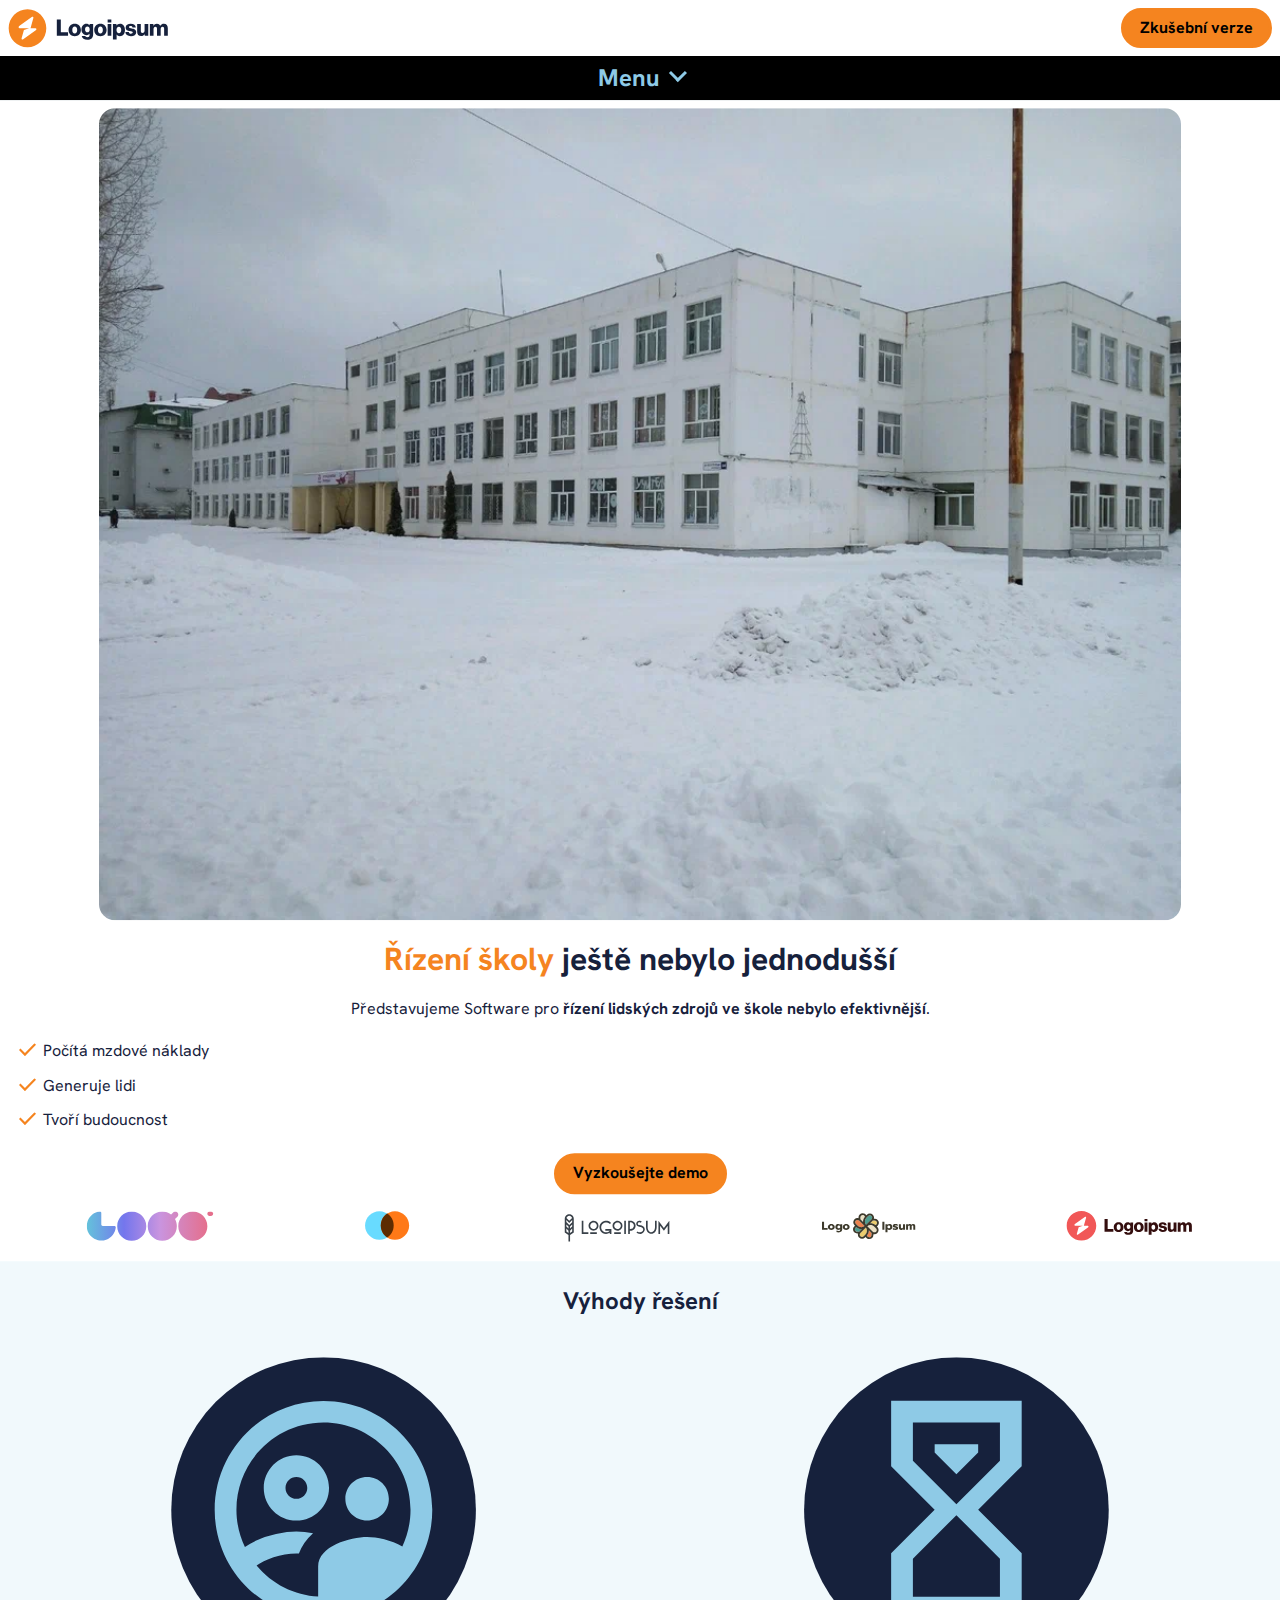
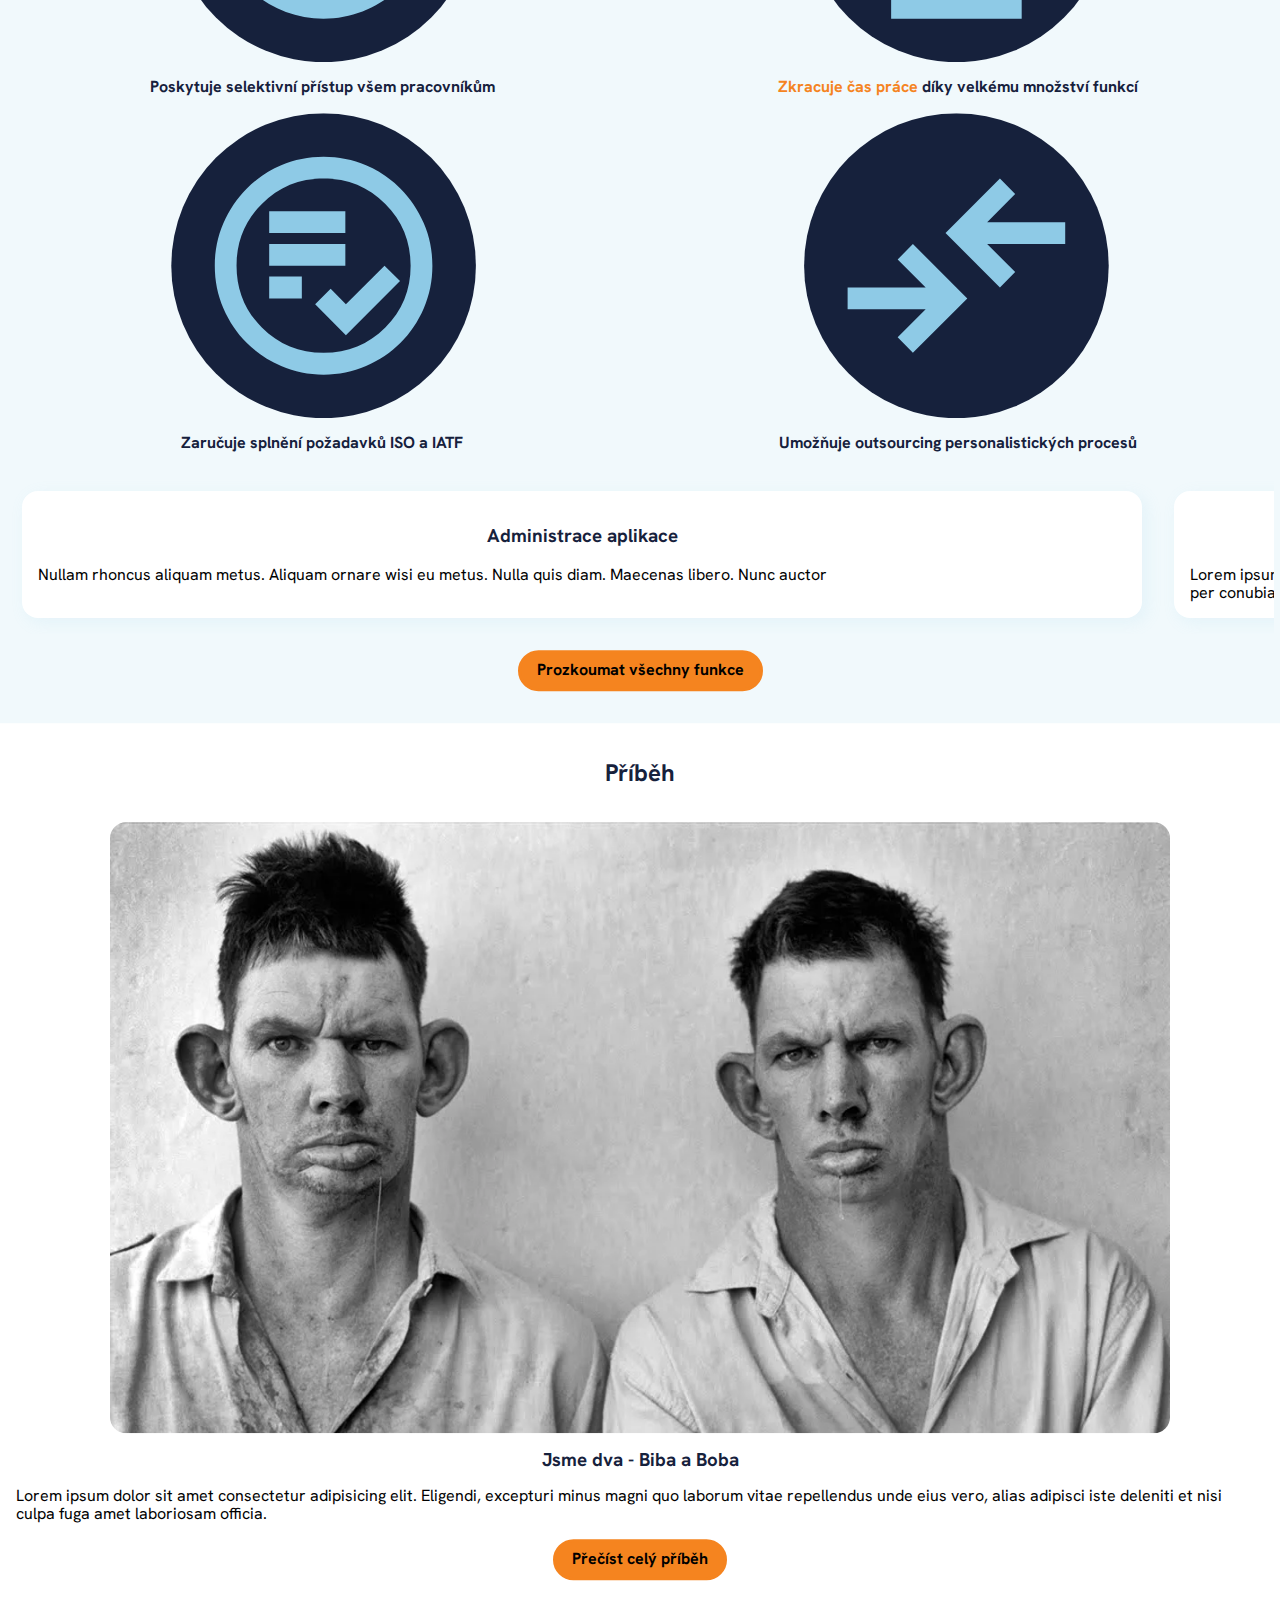
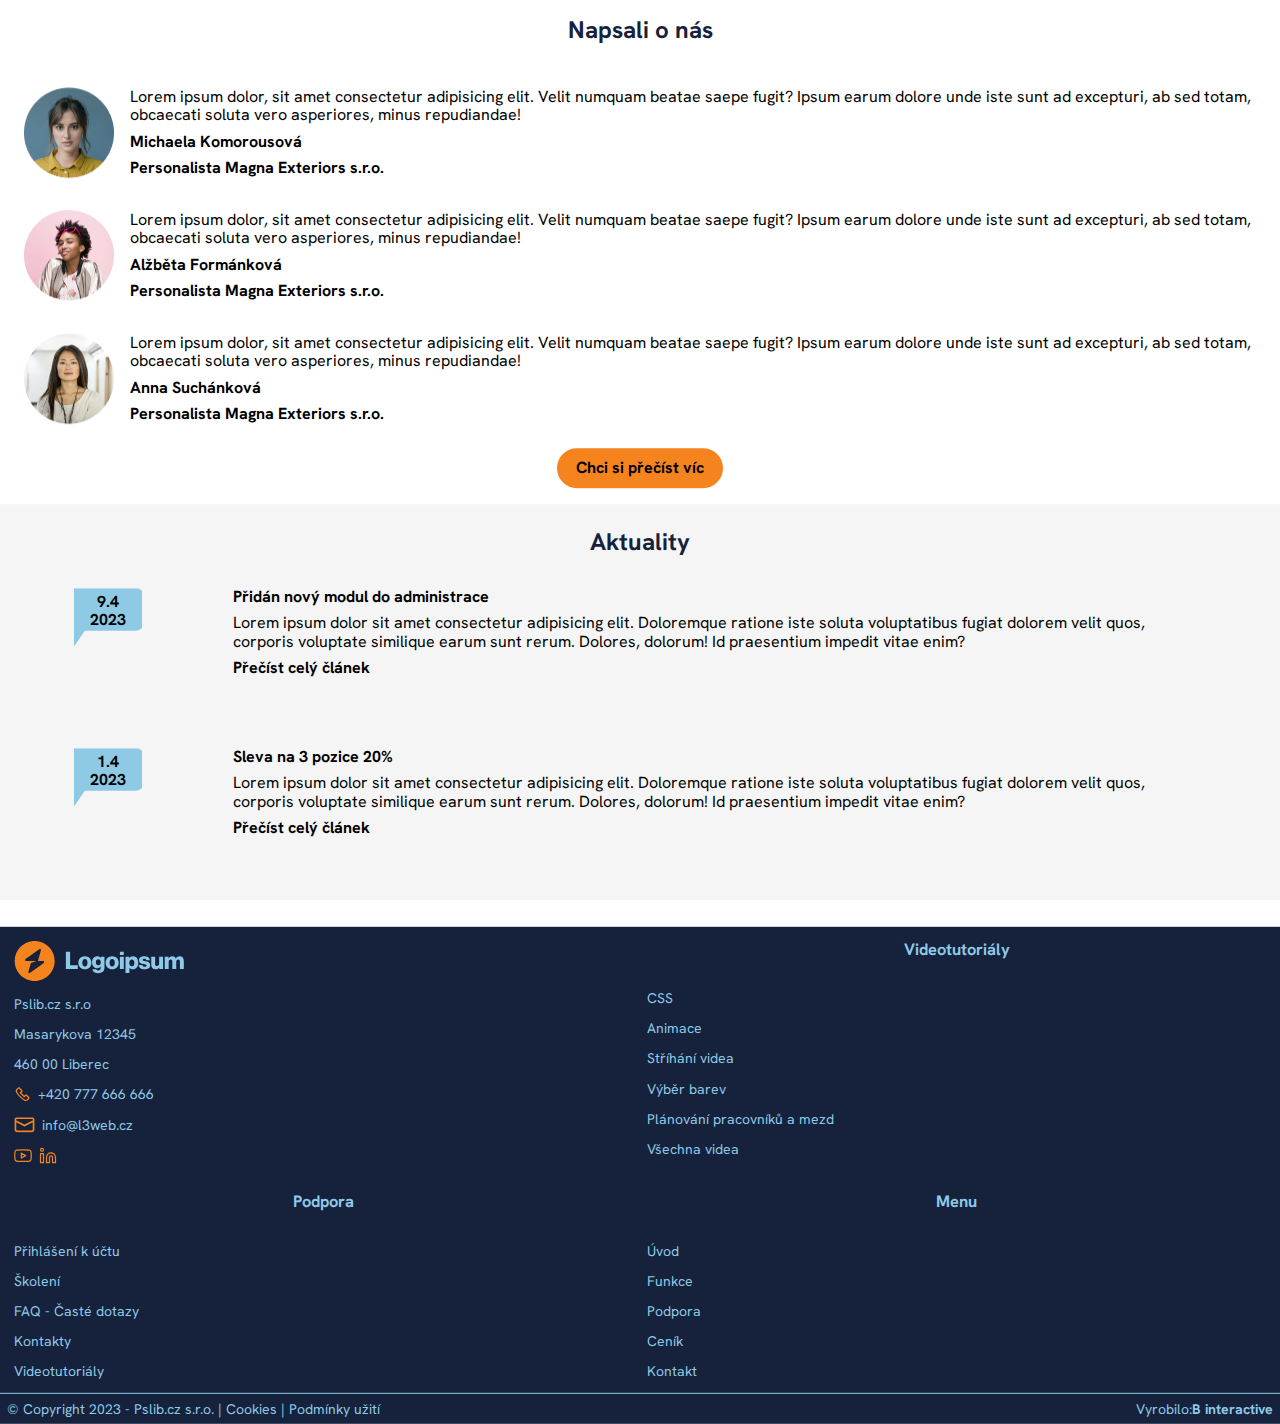
==== index.html @ cdd7d0b1 "18:22" ====
<!DOCTYPE html>
<html lang="la">
<head>
    <meta charset="UTF-8">
    <meta http-equiv="X-UA-Compatible" content="IE=edge">
    <meta name="viewport" content="width=device-width, initial-scale=1.0">
    <link rel="shortcut icon" type="image/x-icon" href="./Images/The_Cat.png">
    <link rel="stylesheet" href="./CSS/styles.css">
    <link rel="preconnect" href="https://fonts.googleapis.com">
    <link rel="preconnect" href="https://fonts.gstatic.com" crossorigin>
    <link href="https://fonts.googleapis.com/css2?family=Hanken+Grotesk:ital,wght@0,400;0,500;0,700;1,400;1,500;1,700&display=swap" rel="stylesheet">
    <link rel="stylesheet" href="./CSS/normalize.css">
    <title>Logoipsum</title>
</head>
<body>
    <header class="header--flex">
        <a href="#">
            <img src="./Images/Logo5.svg" alt="Logo logoipsum" class="logo__image">
        </a>
        <a href="#" class="button button--header">
            <p>Zkušební verze</p>
        </a>
    </header>
    <nav class="navigation">
        <div class="headernav showMenu">
            <h2>Menu</h2>
            <div class="iconheadermenu">
                <div class="rectangle1menu"></div>
                <div class="rectangle2menu"></div>
            </div>
        </div>
        <div class="menunavigation">
            <a href="https://www.youtube.com/watch?v=dQw4w9WgXcQ&ab_channel=RickAstley">Úvod</a>
            <a href="https://www.youtube.com/watch?v=dQw4w9WgXcQ&ab_channel=RickAstley">Funkce</a>
            <a href="https://www.youtube.com/watch?v=dQw4w9WgXcQ&ab_channel=RickAstley">Podpora</a>
            <a href="https://www.youtube.com/watch?v=dQw4w9WgXcQ&ab_channel=RickAstley">Ceník</a>
            <a href="https://www.youtube.com/watch?v=dQw4w9WgXcQ&ab_channel=RickAstley">Kontakt</a>
        </div>
    </nav>
    <main class="main">
        <header>
            <img src="./Images/School.jpg" alt="School">
            <h1><span class="texthightlightcolor">Řízení školy</span> ještě nebylo jednodušší</h1>
            <p>Představujeme Software pro <span class="texthightlight">řízení lidských zdrojů ve škole nebylo efektivnější</span>.</p>
            <ul class="draft">
                <li>Počítá mzdové náklady</li>
                <li>Generuje lidi</li>
                <li>Tvoří budoucnost</li>
            </ul>
            <a href="#" class="button">
                Vyzkoušejte demo
            </a>
            <div class="listoflogos">
                <div class="logo logo1"></div>
                <div class="logo logo2"></div>
                <div class="logo logo3"></div>
                <div class="logo logo4"></div>
                <div class="logo logo5"></div>
            </div>
        </header>
        <article>
            <h2>Výhody řešení</h2>
            <div class="article_1">
                <figure>
                    <img src="./Images/Logofigure1.svg" alt="Logofigure1">
                    <figcaption>Poskytuje selektivní přístup všem pracovníkům</figcaption>
                </figure>
                <figure>
                    <img src="./Images/Logofigure2.svg" alt="Logofigure2">
                    <figcaption><span class="texthightlightcolor">Zkracuje čas práce</span> díky velkému množství funkcí</figcaption>
                </figure>
                <figure>
                    <img src="./Images/Logofigure3.svg" alt="Logofigure3">
                    <figcaption>Zaručuje splnění požadavků ISO a IATF</figcaption>
                </figure>
                <figure>
                    <img src="./Images/Logofigure4.svg" alt="Logofigure4">
                    <figcaption>Umožňuje outsourcing personalistických procesů</figcaption>
                </figure>
            </div>
            <div class="article_2">
                <div>
                    <h3>Administrace aplikace</h3>
                    <p>Nullam rhoncus aliquam metus. Aliquam ornare wisi eu metus. Nulla quis diam. Maecenas libero. Nunc auctor</p>
                </div>
                <div>
                    <h3>Popisy pracovních míst</h3>
                    <p>Lorem ipsum dolor sit amet, consectetuer adipiscing elit. Nulla quis diam. Vivamus luctus egestas leo. Class aptent taciti sociosqu ad litora torquent per conubia nostra, per inceptos hymenaeos. Nulla turpis magna, cursus sit amet, suscipit a, interdum id, felis</p>
                </div>
                <div>
                    <h3>Firemní procesy</h3>
                    <p>Lorem ipsum dolor sit amet, consectetuer adipiscing elit. Nulla quis diam. Vivamus luctus egestas leo. Class aptent taciti sociosqu ad litora torquent per conubia nostra, per inceptos hymenaeos. Nulla turpis magna, cursus sit amet, suscipit a, interdum id, felis</p>
                </div>
                <div>
                    <h3>Tvorba organizační struktury</h3>
                    <p>Vestibulum fermentum tortor id mi. Duis viverra diam non justo. Vivamus ac leo pretium faucibus. Aenean placerat. Fusce tellus</p>
                </div>
            </div>
            <a href="#" class="button">Prozkoumat všechny funkce</a>
        </article>
        <section>
            <h2>Příběh</h2>
            <img src="./Images/Biba_i_boba.jpg" alt="Biba i boba (creators)">
            <h3>Jsme dva - Biba a Boba</h3>
            <p>Lorem ipsum dolor sit amet consectetur adipisicing elit. Eligendi, excepturi minus magni quo laborum vitae repellendus unde eius vero, alias adipisci iste deleniti et nisi culpa fuga amet laboriosam officia.</p>
            <a href="#" class="button">Přečíst celý příběh</a>
            <h2>Napsali o nás</h2>
            <div class="comments">
                <img src="./Images/Portrait1.jpg" alt="Portrait1">
                <div class="comments__flex">
                    <p>Lorem ipsum dolor, sit amet consectetur adipisicing elit. Velit numquam beatae saepe fugit? Ipsum earum dolore unde iste sunt ad excepturi, ab sed totam, obcaecati soluta vero asperiores, minus repudiandae!</p>
                    <p class="texthightlight">Michaela Komorousová</p>
                    <p class="texthightlight">Personalista Magna Exteriors s.r.o.</p>
                </div>
            </div>
            <div class="comments">
                <img src="./Images/Portrait2.jpg" alt="Portrait2">
                <div class="comments__flex">
                    <p>Lorem ipsum dolor, sit amet consectetur adipisicing elit. Velit numquam beatae saepe fugit? Ipsum earum dolore unde iste sunt ad excepturi, ab sed totam, obcaecati soluta vero asperiores, minus repudiandae!</p>
                    <p class="texthightlight">Alžběta Formánková</p>
                    <p class="texthightlight">Personalista Magna Exteriors s.r.o.</p>
                </div>
            </div>
            <div class="comments">
                <img src="./Images/Portrait3.jpg" alt="Portrait3">
                <div class="comments__flex">
                    <p>Lorem ipsum dolor, sit amet consectetur adipisicing elit. Velit numquam beatae saepe fugit? Ipsum earum dolore unde iste sunt ad excepturi, ab sed totam, obcaecati soluta vero asperiores, minus repudiandae!</p>
                    <p class="texthightlight">Anna Suchánková</p>
                    <p class="texthightlight">Personalista Magna Exteriors s.r.o.</p>
                </div>
            </div>
            <a href="#" class="button">Chci si přečíst víc</a>
        </section>
        <div class="news">
            <h2>Aktuality</h2>
            <div class="news__content">
                <div class="news__content--date">
                    <p class="texthightlight">9.4</p>
                    <p class="texthightlight">2023</p>
                </div>
                <div class="news__content--text">
                    <p class="texthightlight">Přidán nový modul do administrace</p>
                    <p class="textoverflow">Lorem ipsum dolor sit amet consectetur adipisicing elit. Doloremque ratione iste soluta voluptatibus fugiat dolorem velit quos, corporis voluptate similique earum sunt rerum. Dolores, dolorum! Id praesentium impedit vitae enim?</p>
                    <a class="texthightlightcolor texthightlight" href="#">Přečíst celý článek</a>
                </div>
            </div>
            <div class="news__content">
                <div class="news__content--date">
                    <p class="texthightlight">1.4</p>
                    <p class="texthightlight">2023</p>
                </div>
                <div class="news__content--text">
                    <p class="texthightlight">Sleva na  3 pozice 20%</p>
                    <p class="textoverflow">Lorem ipsum dolor sit amet consectetur adipisicing elit. Doloremque ratione iste soluta voluptatibus fugiat dolorem velit quos, corporis voluptate similique earum sunt rerum. Dolores, dolorum! Id praesentium impedit vitae enim?</p>
                    <a class="texthightlightcolor texthightlight" href="#">Přečíst celý článek</a>
                </div>
            </div>
        </div>
    </main>
    <footer class="footer">
        <div class="gridfooter">
            <div class="block">
                <a href="#"><img src="./Images/Logo__footer.svg" alt="Logo" class="mainlogofooter"></a>
                <p>Pslib.cz s.r.o</p>
                <p>Masarykova 12345</p>
                <p>460 00 Liberec</p>
                <a href="#" class="linefooterkontakt">
                    <img src="./Images/telephone.svg" alt="Telephone">
                    <p>+420 777 666 666</p>
                </a>
                <a href="#" class="linefooterkontakt">
                    <img src="./Images/mail.svg" alt="Mail">
                    <p>info@l3web.cz</p>
                </a>
                <div class="linefooterkontakt">
                    <a href="#"><img src="./Images/youtube.svg" alt="Youtube"></a>
                    <a href="#"><img src="./Images/linkedin.svg" alt="LinkedIn"></a>
                </div>
            </div>
            <div class="block">
                <h3>Videotutoriály</h3>
                <a href="#">CSS</a>
                <a href="#">Animace</a>
                <a href="#">Stříhání videa</a>
                <a href="#">Výběr barev</a>
                <a href="#">Plánování pracovníků a mezd</a>
                <a href="#">Všechna videa</a>
            </div>
            <div class="block">
                <h3>Podpora</h3>
                <a href="#">Přihlášení k účtu</a>
                <a href="#">Školení</a>
                <a href="#">FAQ - Časté dotazy</a>
                <a href="#">Kontakty</a>
                <a href="#">Videotutoriály</a>
            </div>
            <div class="block">
                <h3>Menu</h3>
                <a href="#">Úvod</a>
                <a href="#">Funkce</a>
                <a href="#">Podpora</a>
                <a href="#">Ceník</a>
                <a href="#">Kontakt</a>
            </div>
        </div>
        <div class="footer__footer">
            <p>© Copyright 2023 - Pslib.cz s.r.o.   |   <a href="#">Cookies</a>    |   <a href="#">Podmínky užití</a></p>
            <div>
                <p>Vyrobilo:</p>
                <p class="texthightlight">B interactive</p>
            </div>
        </div>
    </footer>
    <script>
    
        const headernav = document.querySelector(".headernav");
        const menunavigation = document.querySelector(".menunavigation");
        const rectangle1menu = document.querySelector(".rectangle1menu");
        const rectangle2menu = document.querySelector(".rectangle2menu");
        const active__main = document.querySelector(".main");
        const footer = document.querySelector(".footer");
    
        function toggleMenu() {
          if (headernav.classList.contains("showMenu")) {
            headernav.classList.remove("showMenu")
            menunavigation.classList.add("active__menunavigation");
            rectangle1menu.classList.add("active__rectangle1menu");
            rectangle2menu.classList.add("active__rectangle2menu");
            active__main.classList.add("active__main");
            footer.classList.add("active__main");
            }   else {
                headernav.classList.add("showMenu")
                menunavigation.classList.remove("active__menunavigation");
                rectangle1menu.classList.remove("active__rectangle1menu");
                rectangle2menu.classList.remove("active__rectangle2menu");
                active__main.classList.remove("active__main");
                footer.classList.remove("active__main");
                }
        }
    
        headernav.addEventListener("click", toggleMenu);
    
    </script>
</body>
</html>
---- CSS/styles.css ----
:root {
    --orange: #F5841F;
    --lightblue: #8ECAE6;
    --lightbluetransparent: rgba(142, 202, 230, 12%);
    --darkblue: #16213C;
    --grey: #F5F5F5;
}

html {
    font-family: 'Hanken Grotesk', sans-serif;
}

body {
    height: 0;
}

p {
    margin: 0;
}

h1, h2, h3 {
    text-align: center;
    color: var(--darkblue);
}

.header--flex {
    display: flex;
    position: relative;
    z-index: 5;
    justify-content: space-between;
    padding: .5em;
    align-items: center;
    background-color: white;
    flex-wrap: wrap;
}

.header--flex > a > .logo__image {
    display: block;
    width: 10em;
}

.button {
    background-color: var(--orange);
    color: white;
    border-radius: 200em;
    font-weight: bold;
    border: .2em var(--orange) solid;
    padding: .5em 1em;
    font-size: 1em;
    white-space: nowrap;
    margin: 0 auto;
}

.button--header {
    margin: 0;
}

.button:hover {
    background-color: white;
    color: var(--orange);
    text-decoration: none;
}

a:link {
    text-decoration: none;
    color: inherit;
}

a:visited {
    text-decoration: none;
}

a:active {
    text-decoration: none;
    color: inherit;
}

.navigation > .headernav h2 {
    text-align: center;
    color: var(--lightblue);
    margin: 0;
}

.navigation > .headernav {
    box-sizing: border-box;
    display: flex;
    position: relative;
    z-index: 5;
    width: 100%;
    padding: .5em;
    background-color: black;
    justify-content: center;
    align-items: center;
    gap: .5em;
}

.navigation > .headernav > .iconheadermenu {
    position: relative;
    width: 15px;
    height: 15px;
}

.navigation > .headernav > .iconheadermenu > .rectangle1menu {
    left: 0.2em;
    position: absolute;
    transform-origin: top left;
    transform: rotate(45deg);
    width: 0.781em;
    height: 0.2em;
    background-color: var(--lightblue);
    transition-duration: .5s;
}

.navigation > .headernav > .iconheadermenu > .rectangle2menu {
    top: .15em;
    left: 1.2em;
    position: absolute;
    transform-origin: top left;
    transform: rotate(135deg);
    width: 0.8em;
    height: 0.2em;
    background-color: var(--lightblue);
    transition-duration: .5s;
}

.navigation > .menunavigation {
    position: relative;
    list-style-type: none;
    display: flex;
    flex-direction: column;
    align-items: center;
    padding: 0;
    margin: 0;
    border-top: solid .1em black;
    transition: .5s;
    z-index: -1;
    transform: translateY(-100%);
}

.navigation > .menunavigation > a {
    box-sizing: border-box;
    width: 100%;
    text-align: center;
    background-color: var(--lightblue);
    border-bottom: solid .1em black;
    padding: .75em;
    font-weight: bold;
}

.navigation > div > a:visited {
    color: inherit;
}

.navigation > .headernav > .iconheadermenu > .active__rectangle1menu {
    width: 1.375em;
}

.navigation > .headernav > .iconheadermenu > .active__rectangle2menu {
    width: 1.375em;
}

.navigation > .active__menunavigation {
    transform: translateY(0%);
    z-index: 0;
}

.main {
    transform: translateY(-13.3em);
    transition: .5s;
}

.active__main {
    transform: translateY(0em);
}

.main > header {
    display: flex;
    flex-direction: column;
    padding: .2em;
}

.main > header > img {
    box-sizing: border-box;
    width: 85%;
    border-radius: 1em;
    margin: 0 auto;
}

.main > header > p {
    text-align: center;
    color: var(--darkblue);
}

.texthightlightcolor{
    color: var(--orange);
}

.texthightlight{
    font-weight: bold;
}

.main > header > .draft {
    color: var(--darkblue);
}

.main > header > .draft > li {
    list-style-image: url(../Images/Vector.svg);
    padding: .5em 0;
}

.main > header > .listoflogos {
    display: flex;
    justify-content: space-around;
    flex-wrap: wrap;
    gap: 1em;
    padding: 1em;
}

.main > header > .listoflogos > .logo {
    height: 2em;
    background-repeat: no-repeat;
    background-size: cover;
}

.main > header > .listoflogos > .logo1 {
    background-image: url(../Images/Logo_1.svg);
    width: 8em;
}

.main > header > .listoflogos > .logo2 {
    background-image: url(../Images/Logo_2.svg);
    width: 3em;
}

.main > header > .listoflogos > .logo3 {
    background-image: url(../Images/Logo_3.svg);
    width: 7em;
}

.main > header > .listoflogos > .logo4 {
    background-image: url(../Images/Logo_4.svg);
    width: 6em;
}

.main > header > .listoflogos > .logo5 {
    background-image: url(../Images/Logo_5.svg);
    width: 8em;
}

.main > article {
    background-color: var(--lightbluetransparent);
    padding: .4em;
    display: flex;
    flex-direction: column;
    gap: 1em;
    padding-bottom: 2em;
}

.main > article > h2 {
    text-align: center;
    color: var(--darkblue);
}

.main > article > .article_1 {
    display: grid;
    grid-template-columns: repeat(2, 1fr);
    grid-gap: 1em;
    padding: .4em;
}

.main > article > .article_1 > figure {
    margin: 0;
    display: flex;
    flex-direction: column;
    align-items: center;
    gap: 1em;
}

.main > article > .article_1 > figure > figcaption {
    text-align: center;
    color: var(--darkblue);
    font-weight: bold;
}

.main > article > .article_1 > figure > img {
    width: 50%;
}

.main > article > .article_2 {
    display: flex;
    flex-direction: row;
    gap: 2em;
    overflow-x: scroll;
    padding: 1em;
}

.main > article > .article_2 > div {
    background-color: white;
    border-radius: 1em;
    padding: 1em;
    width: 85vw;
    flex-shrink: 0;
    box-shadow: .3em .3em 1em var(--lightbluetransparent);
}

.main > article > .article_2 > div > h3 {
    text-align: center;
}

.main > section {
    display: flex;
    flex-direction: column;
    padding: 1em;
    gap: 1em;
}

.main > section > h3 {
    margin: 0 1em;
}

.main > section > img {
    width: 85%;
    margin: 0 auto;
    border-radius: 1em;
}

.main > section > .comments {
    display: flex;
    flex-direction: row;
    gap: 1em;
    padding: .5em;
    align-items: center;
}

.main > section > .comments > .comments__flex {
    display: flex;
    flex-direction: column;
    gap: .5em;
}

.main > section > .comments > .comments__flex > p {
    max-height: 3.5em;
    overflow: hidden;
}

.main > .news {
    background-color: var(--grey);
    padding: 1.5em 2em;
    display: flex;
    flex-direction: column;
    gap: 2em;
}

.main > .news > h2 {
    margin: 0;
}

.main > .news > .news__content {
    display: flex;
    flex-direction: row;
    justify-content: space-around;
    gap: .5em;
    height: 8em;
}

.main > .news > .news__content > .news__content--date {
    display: flex;
    flex-direction: column;
    align-items: center;
    background-image: url(../Images/Vector--news.svg);
    background-repeat: no-repeat;
    background-size: cover;
    height: fit-content;
    padding: 1em;
    padding-top: .3em;
}

.main > .news > .news__content > .news__content--text {
    display: flex;
    flex-direction: column;
    gap: .5em;
    width: 80%;
}

.main > .news > .news__content > .news__content--text > .textoverflow {
    overflow: hidden;
}

.main > .news > .news__content > .news__content--text > a {
    width: fit-content;
    white-space: nowrap;
}

.footer {
    background-color: var(--darkblue);
    transform: translateY(-13.3em);
    transition: .5s;
    font-size: 14px;
}

.footer h3 {
    color: var(--lightblue);
}

.footer p {
    color: var(--lightblue);
}

.footer > .gridfooter {
    display: grid;
    grid-template-columns: repeat(2, 1fr);
    padding: 1em;
    grid-gap: 1em;
    row-gap: 2em;
    border-bottom: solid var(--lightblue) .01em;
}

.footer > .gridfooter > .block {
    display: flex;
    flex-direction: column;
    gap: 1em;
}

.footer > .gridfooter > .block a {
    color: var(--lightblue);
    width: fit-content;
}

.footer > .gridfooter > .block h3 {
    margin: 0 0 1em 0;
}

.footer > .gridfooter > .block > a > .mainlogofooter {
    width: 100%;
}

.footer > .gridfooter > .block img {
    display: block;
}

.footer > .gridfooter > .block > .linefooterkontakt {
    display: flex;
    flex-direction: row;
    gap: .5em;
}

.footer > .footer__footer {
    display: flex;
    flex-direction: row;
    justify-content: space-between;
    padding: .5em;
    gap: 2.5em;
}

.footer > .footer__footer a {
    color: var(--lightblue);
}

.footer > .footer__footer > div {
    display: flex;
    flex-direction: row;
    flex-wrap: wrap;
}

@media only screen and (max-width: 324px) {
    .header--flex {
        flex-direction: column;
        justify-content: center;
        gap: .5em;
    }
    
    .navigation > .headernav > .iconheadermenu > .rectangle2menu {
        top: .1em;
    }
}
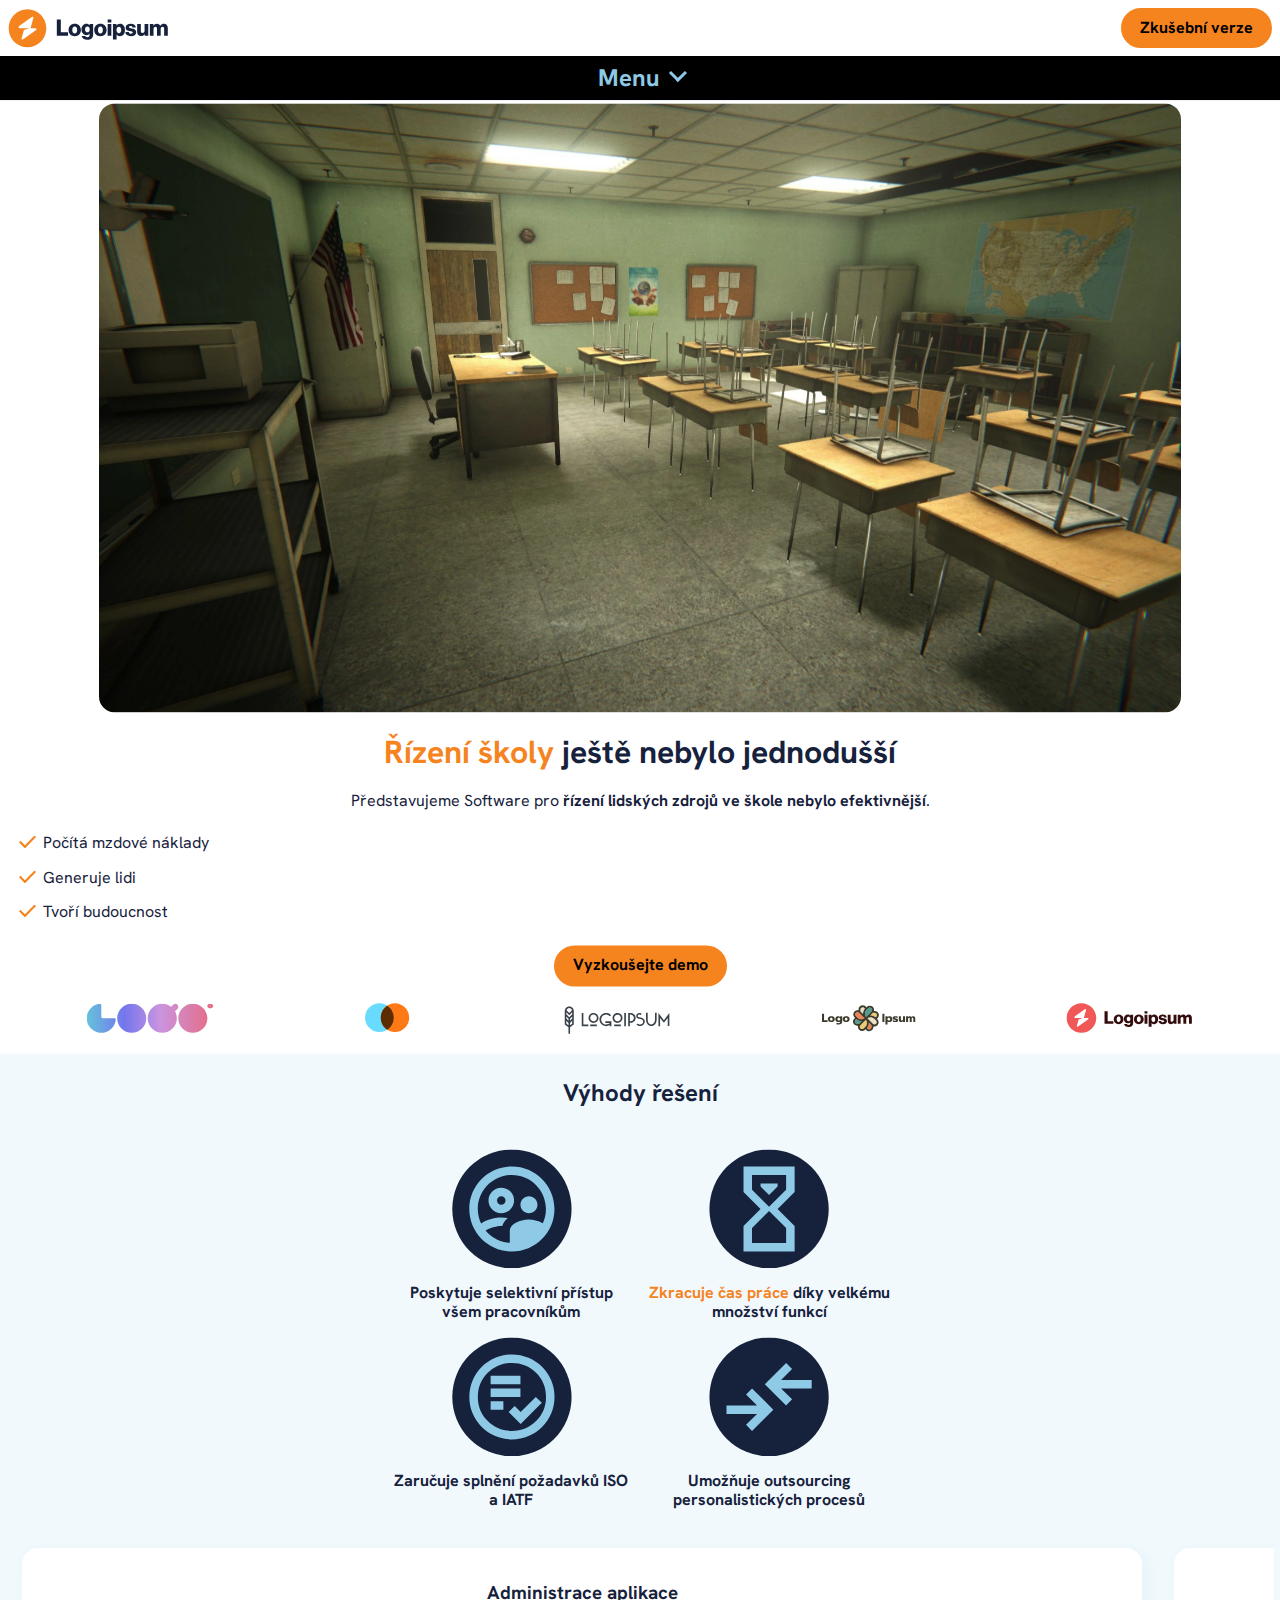
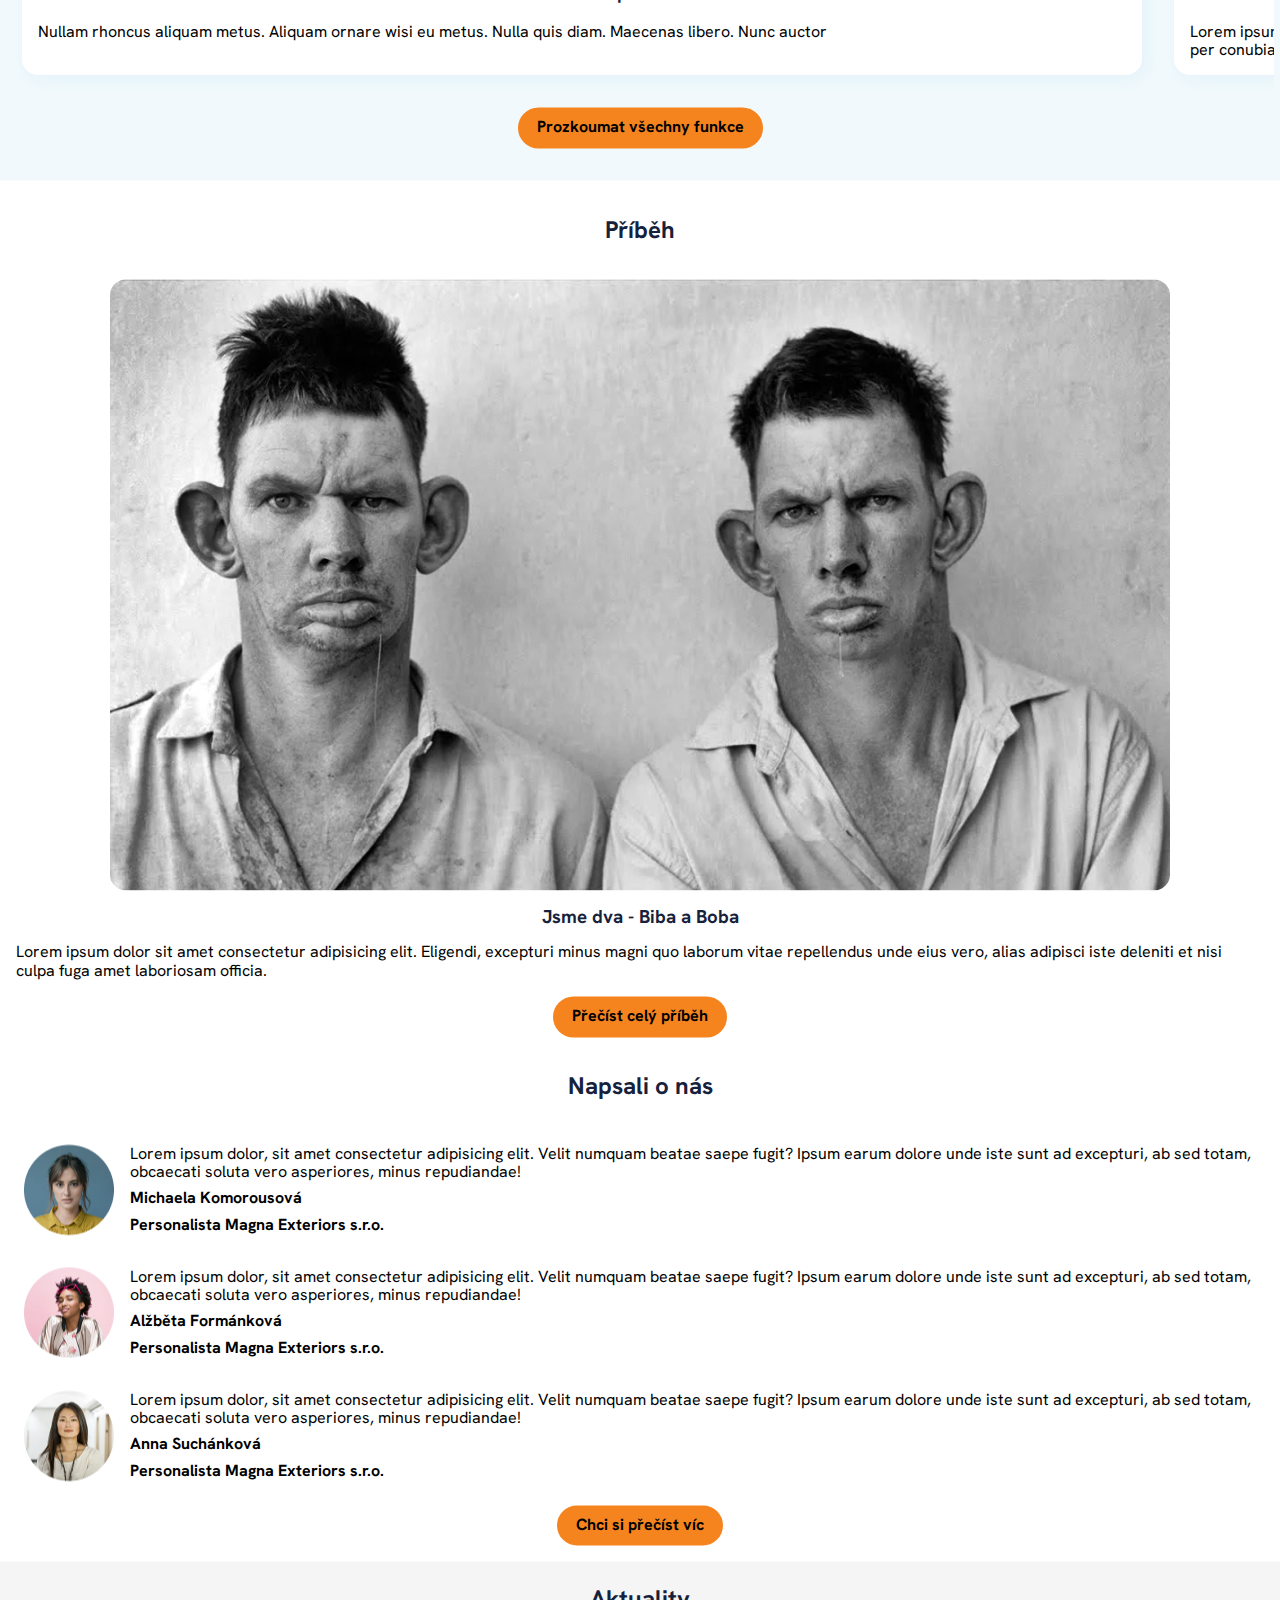
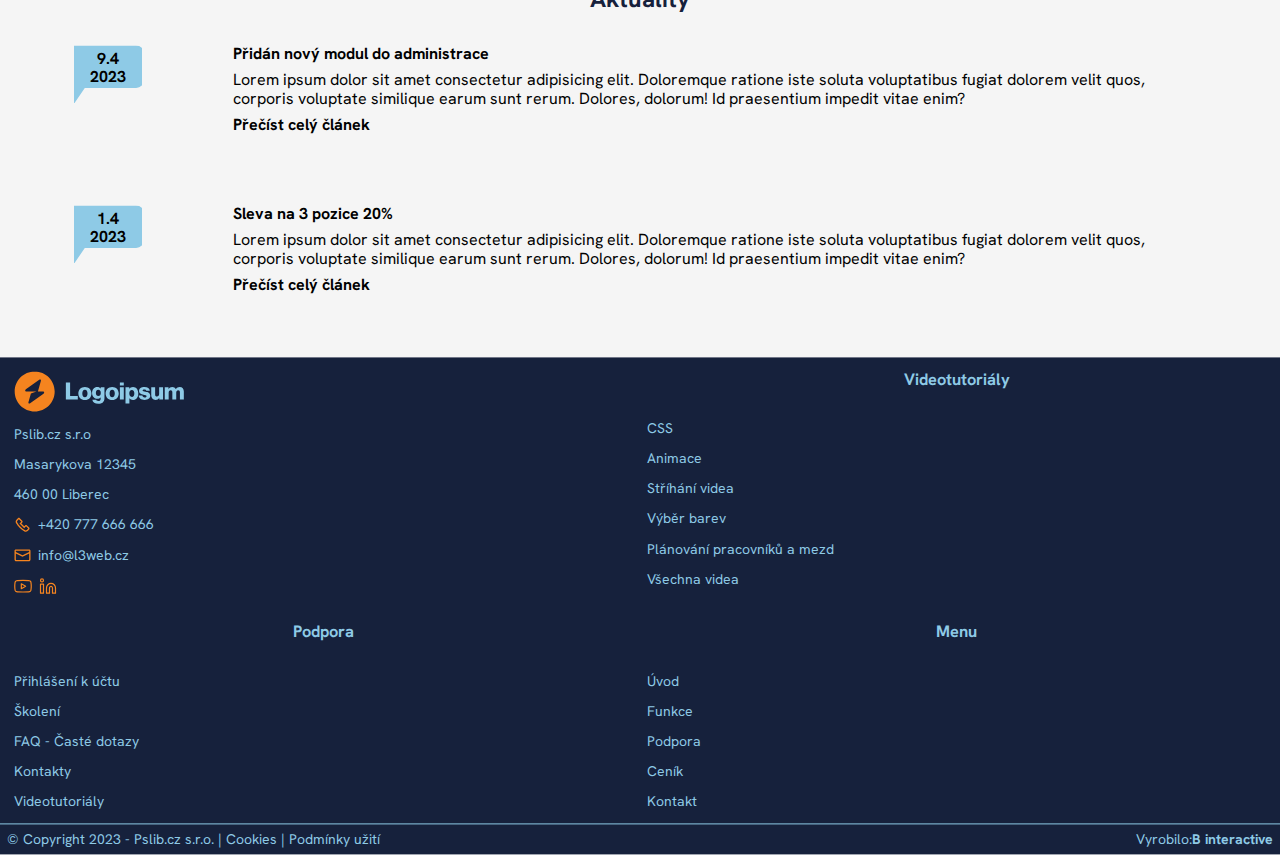
==== commit 307992fe: "10:47" ====
--- a/index.html
+++ b/index.html
@@ -156,61 +156,61 @@
                 </div>
             </div>
         </div>
+        <footer class="footer">
+            <div class="gridfooter">
+                <div class="block">
+                    <a href="#"><img src="./Images/Logo__footer.svg" alt="Logo" class="mainlogofooter"></a>
+                    <p>Pslib.cz s.r.o</p>
+                    <p>Masarykova 12345</p>
+                    <p>460 00 Liberec</p>
+                    <a href="#" class="linefooterkontakt">
+                        <img src="./Images/telephone.svg" alt="Telephone">
+                        <p>+420 777 666 666</p>
+                    </a>
+                    <a href="#" class="linefooterkontakt">
+                        <img src="./Images/mail.svg" alt="Mail">
+                        <p>info@l3web.cz</p>
+                    </a>
+                    <div class="linefooterkontakt">
+                        <a href="#"><img src="./Images/youtube.svg" alt="Youtube"></a>
+                        <a href="#"><img src="./Images/linkedin.svg" alt="LinkedIn"></a>
+                    </div>
+                </div>
+                <div class="block">
+                    <h3>Videotutoriály</h3>
+                    <a href="#">CSS</a>
+                    <a href="#">Animace</a>
+                    <a href="#">Stříhání videa</a>
+                    <a href="#">Výběr barev</a>
+                    <a href="#">Plánování pracovníků a mezd</a>
+                    <a href="#">Všechna videa</a>
+                </div>
+                <div class="block">
+                    <h3>Podpora</h3>
+                    <a href="#">Přihlášení k účtu</a>
+                    <a href="#">Školení</a>
+                    <a href="#">FAQ - Časté dotazy</a>
+                    <a href="#">Kontakty</a>
+                    <a href="#">Videotutoriály</a>
+                </div>
+                <div class="block">
+                    <h3>Menu</h3>
+                    <a href="#">Úvod</a>
+                    <a href="#">Funkce</a>
+                    <a href="#">Podpora</a>
+                    <a href="#">Ceník</a>
+                    <a href="#">Kontakt</a>
+                </div>
+            </div>
+            <div class="footer__footer">
+                <p>© Copyright 2023 - Pslib.cz s.r.o.   |   <a href="#">Cookies</a>    |   <a href="#">Podmínky užití</a></p>
+                <div>
+                    <p>Vyrobilo:</p>
+                    <p class="texthightlight"> B interactive</p>
+                </div>
+            </div>
+        </footer>
     </main>
-    <footer class="footer">
-        <div class="gridfooter">
-            <div class="block">
-                <a href="#"><img src="./Images/Logo__footer.svg" alt="Logo" class="mainlogofooter"></a>
-                <p>Pslib.cz s.r.o</p>
-                <p>Masarykova 12345</p>
-                <p>460 00 Liberec</p>
-                <a href="#" class="linefooterkontakt">
-                    <img src="./Images/telephone.svg" alt="Telephone">
-                    <p>+420 777 666 666</p>
-                </a>
-                <a href="#" class="linefooterkontakt">
-                    <img src="./Images/mail.svg" alt="Mail">
-                    <p>info@l3web.cz</p>
-                </a>
-                <div class="linefooterkontakt">
-                    <a href="#"><img src="./Images/youtube.svg" alt="Youtube"></a>
-                    <a href="#"><img src="./Images/linkedin.svg" alt="LinkedIn"></a>
-                </div>
-            </div>
-            <div class="block">
-                <h3>Videotutoriály</h3>
-                <a href="#">CSS</a>
-                <a href="#">Animace</a>
-                <a href="#">Stříhání videa</a>
-                <a href="#">Výběr barev</a>
-                <a href="#">Plánování pracovníků a mezd</a>
-                <a href="#">Všechna videa</a>
-            </div>
-            <div class="block">
-                <h3>Podpora</h3>
-                <a href="#">Přihlášení k účtu</a>
-                <a href="#">Školení</a>
-                <a href="#">FAQ - Časté dotazy</a>
-                <a href="#">Kontakty</a>
-                <a href="#">Videotutoriály</a>
-            </div>
-            <div class="block">
-                <h3>Menu</h3>
-                <a href="#">Úvod</a>
-                <a href="#">Funkce</a>
-                <a href="#">Podpora</a>
-                <a href="#">Ceník</a>
-                <a href="#">Kontakt</a>
-            </div>
-        </div>
-        <div class="footer__footer">
-            <p>© Copyright 2023 - Pslib.cz s.r.o.   |   <a href="#">Cookies</a>    |   <a href="#">Podmínky užití</a></p>
-            <div>
-                <p>Vyrobilo:</p>
-                <p class="texthightlight">B interactive</p>
-            </div>
-        </div>
-    </footer>
     <script>
     
         const headernav = document.querySelector(".headernav");
@@ -218,7 +218,6 @@
         const rectangle1menu = document.querySelector(".rectangle1menu");
         const rectangle2menu = document.querySelector(".rectangle2menu");
         const active__main = document.querySelector(".main");
-        const footer = document.querySelector(".footer");
     
         function toggleMenu() {
           if (headernav.classList.contains("showMenu")) {
@@ -227,14 +226,12 @@
             rectangle1menu.classList.add("active__rectangle1menu");
             rectangle2menu.classList.add("active__rectangle2menu");
             active__main.classList.add("active__main");
-            footer.classList.add("active__main");
             }   else {
                 headernav.classList.add("showMenu")
                 menunavigation.classList.remove("active__menunavigation");
                 rectangle1menu.classList.remove("active__rectangle1menu");
                 rectangle2menu.classList.remove("active__rectangle2menu");
                 active__main.classList.remove("active__main");
-                footer.classList.remove("active__main");
                 }
         }
     
--- a/CSS/styles.css
+++ b/CSS/styles.css
@@ -165,7 +165,7 @@
 }
 
 .main {
-    transform: translateY(-13.3em);
+    transform: translateY(-13.6em);
     transition: .5s;
 }
 
@@ -266,6 +266,8 @@
     grid-template-columns: repeat(2, 1fr);
     grid-gap: 1em;
     padding: .4em;
+    max-width: 500px;
+    margin: 0 auto;
 }
 
 .main > article > .article_1 > figure {
@@ -391,22 +393,20 @@
     white-space: nowrap;
 }
 
-.footer {
+.main > .footer {
     background-color: var(--darkblue);
-    transform: translateY(-13.3em);
-    transition: .5s;
     font-size: 14px;
 }
 
-.footer h3 {
+.main > .footer h3 {
     color: var(--lightblue);
 }
 
-.footer p {
+.main > .footer p {
     color: var(--lightblue);
 }
 
-.footer > .gridfooter {
+.main > .footer > .gridfooter {
     display: grid;
     grid-template-columns: repeat(2, 1fr);
     padding: 1em;
@@ -415,36 +415,36 @@
     border-bottom: solid var(--lightblue) .01em;
 }
 
-.footer > .gridfooter > .block {
-    display: flex;
-    flex-direction: column;
-    gap: 1em;
-}
-
-.footer > .gridfooter > .block a {
+.main > .footer > .gridfooter > .block {
+    display: flex;
+    flex-direction: column;
+    gap: 1em;
+}
+
+.main > .footer > .gridfooter > .block a {
     color: var(--lightblue);
     width: fit-content;
 }
 
-.footer > .gridfooter > .block h3 {
+.main > .footer > .gridfooter > .block h3 {
     margin: 0 0 1em 0;
 }
 
-.footer > .gridfooter > .block > a > .mainlogofooter {
+.main > .footer > .gridfooter > .block > a > .mainlogofooter {
     width: 100%;
 }
 
-.footer > .gridfooter > .block img {
+.main > .footer > .gridfooter > .block img {
     display: block;
 }
 
-.footer > .gridfooter > .block > .linefooterkontakt {
+.main > .footer > .gridfooter > .block > .linefooterkontakt {
     display: flex;
     flex-direction: row;
     gap: .5em;
 }
 
-.footer > .footer__footer {
+.main > .footer > .footer__footer {
     display: flex;
     flex-direction: row;
     justify-content: space-between;
@@ -452,11 +452,11 @@
     gap: 2.5em;
 }
 
-.footer > .footer__footer a {
+.main > .footer > .footer__footer a {
     color: var(--lightblue);
 }
 
-.footer > .footer__footer > div {
+.main > .footer > .footer__footer > div {
     display: flex;
     flex-direction: row;
     flex-wrap: wrap;
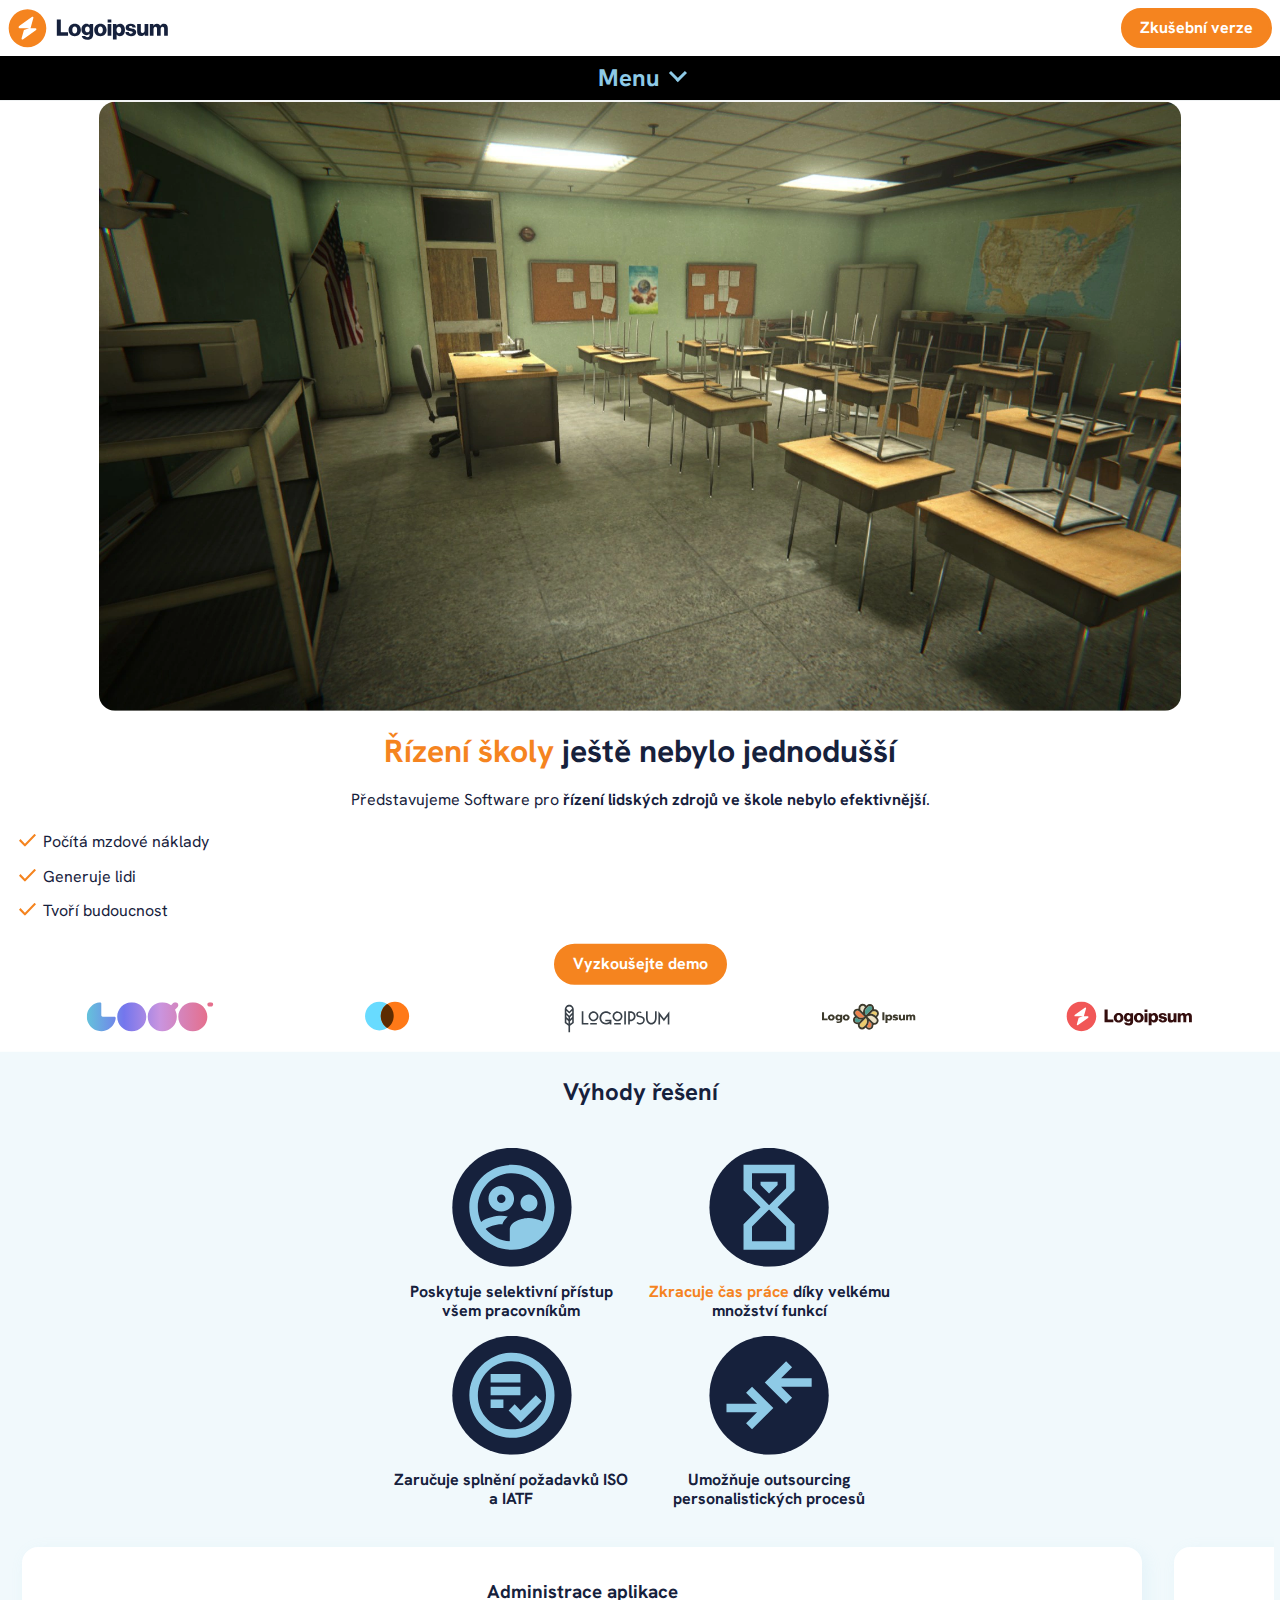
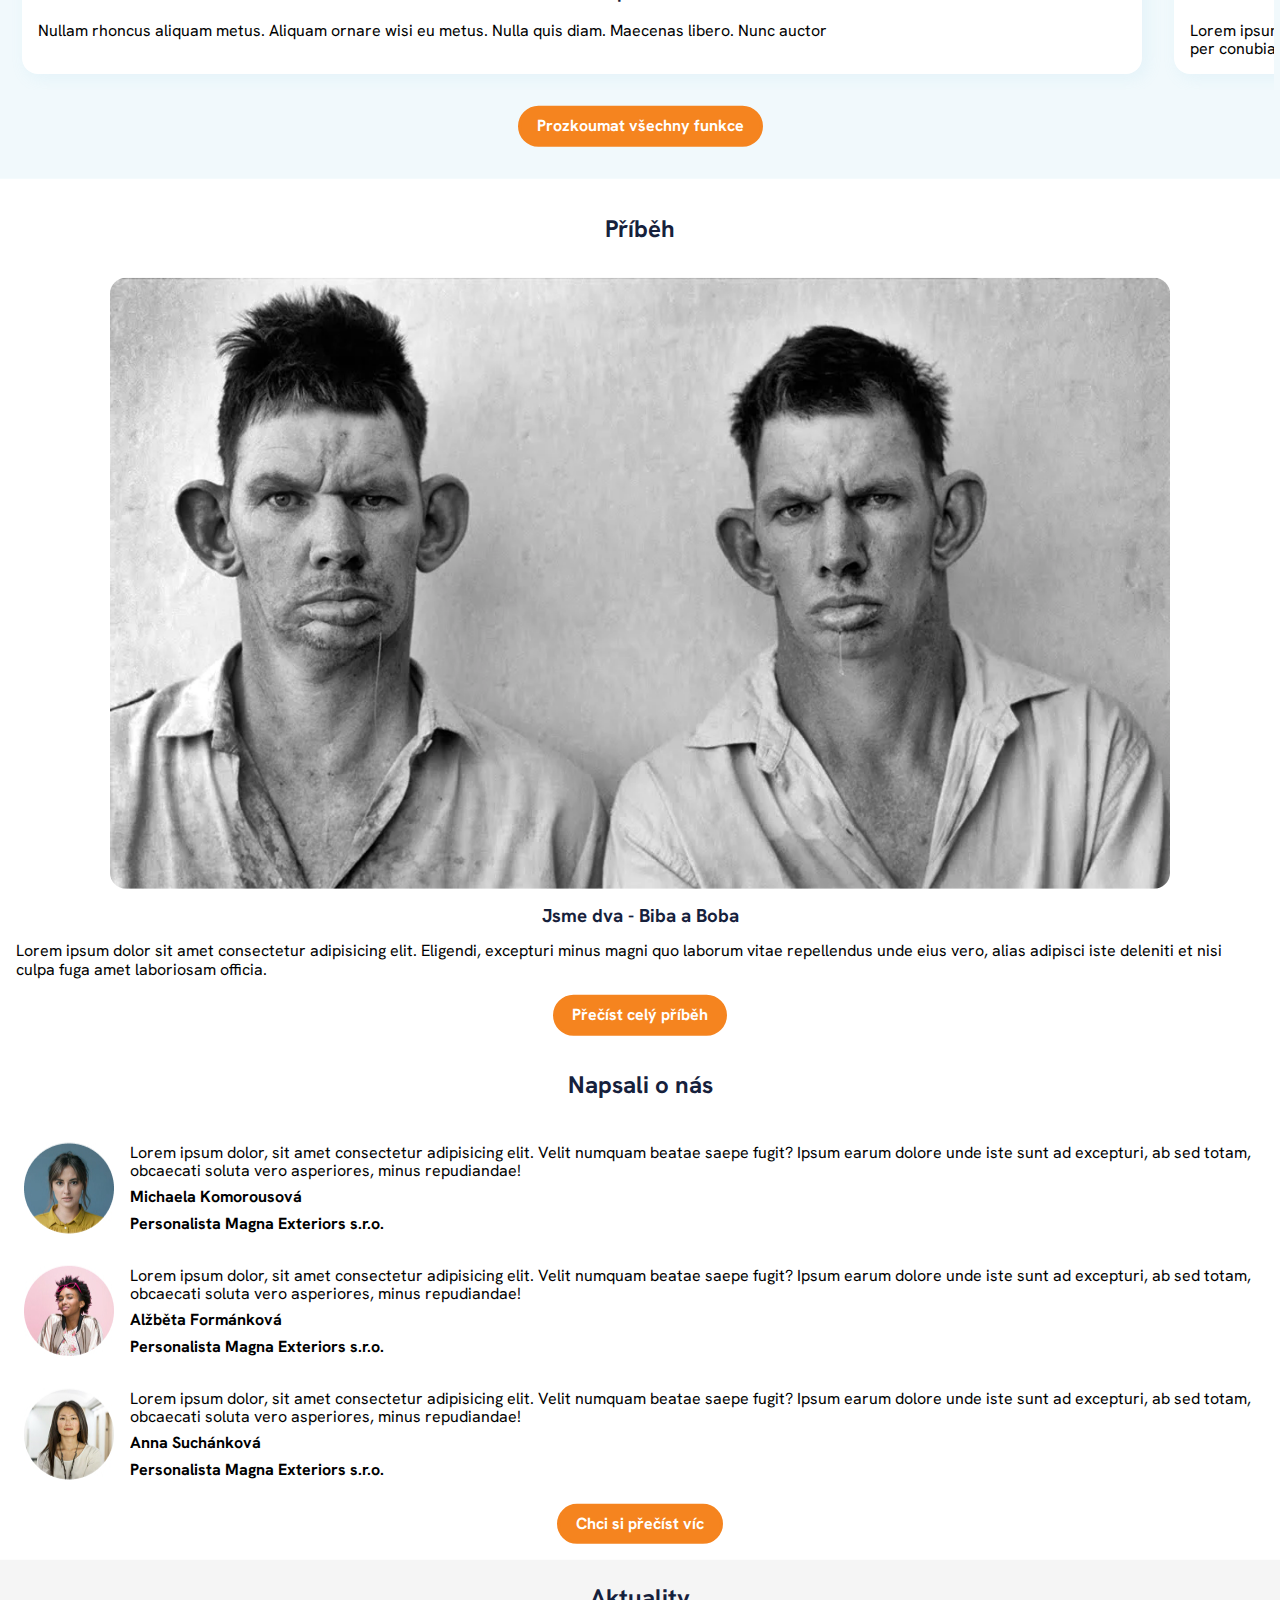
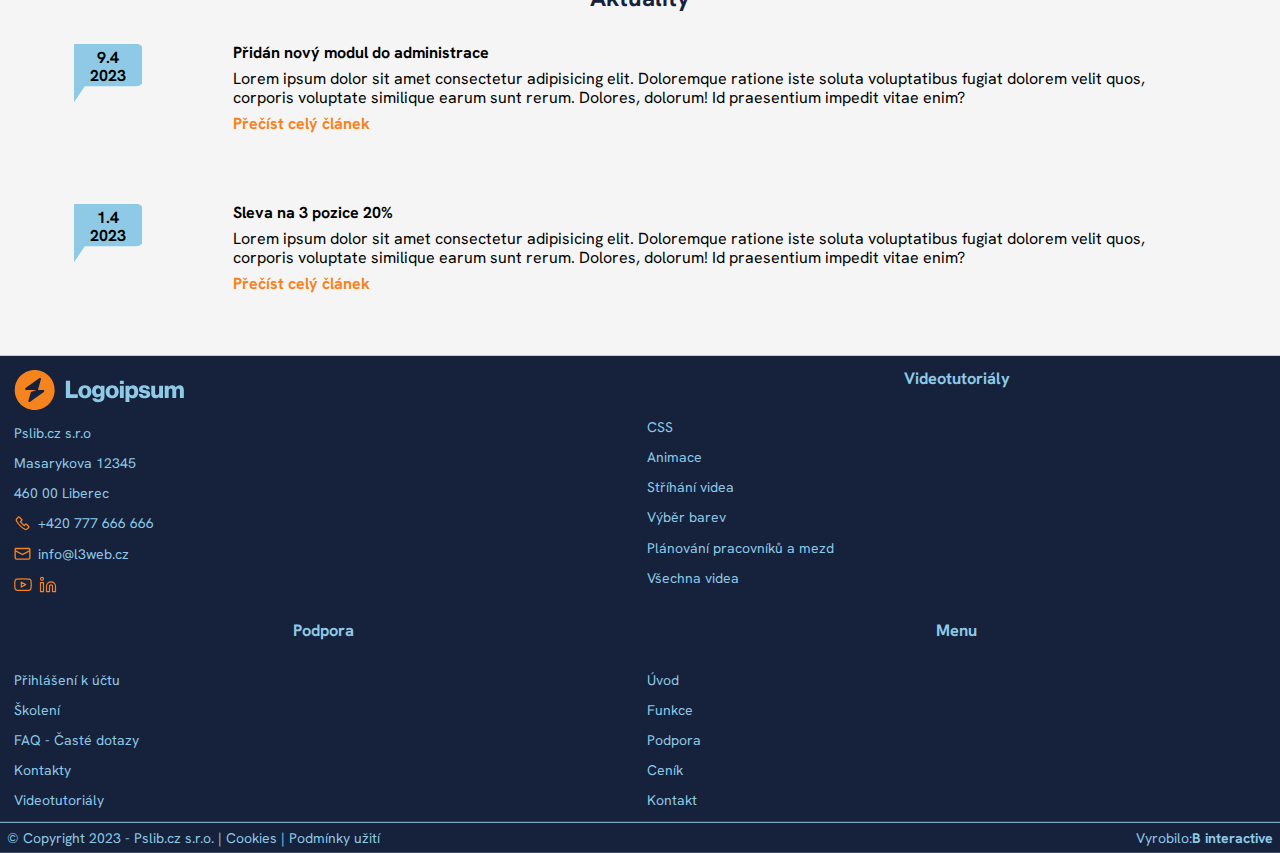
==== commit 3d81b724: "11:33" ====
--- a/index.html
+++ b/index.html
@@ -5,11 +5,11 @@
     <meta http-equiv="X-UA-Compatible" content="IE=edge">
     <meta name="viewport" content="width=device-width, initial-scale=1.0">
     <link rel="shortcut icon" type="image/x-icon" href="./Images/The_Cat.png">
+    <link rel="stylesheet" href="./CSS/normalize.css">
     <link rel="stylesheet" href="./CSS/styles.css">
     <link rel="preconnect" href="https://fonts.googleapis.com">
     <link rel="preconnect" href="https://fonts.gstatic.com" crossorigin>
     <link href="https://fonts.googleapis.com/css2?family=Hanken+Grotesk:ital,wght@0,400;0,500;0,700;1,400;1,500;1,700&display=swap" rel="stylesheet">
-    <link rel="stylesheet" href="./CSS/normalize.css">
     <title>Logoipsum</title>
 </head>
 <body>
@@ -31,7 +31,7 @@
         </div>
         <div class="menunavigation">
             <a href="https://www.youtube.com/watch?v=dQw4w9WgXcQ&ab_channel=RickAstley">Úvod</a>
-            <a href="https://www.youtube.com/watch?v=dQw4w9WgXcQ&ab_channel=RickAstley">Funkce</a>
+            <a href="funkce.html">Funkce</a>
             <a href="https://www.youtube.com/watch?v=dQw4w9WgXcQ&ab_channel=RickAstley">Podpora</a>
             <a href="https://www.youtube.com/watch?v=dQw4w9WgXcQ&ab_channel=RickAstley">Ceník</a>
             <a href="https://www.youtube.com/watch?v=dQw4w9WgXcQ&ab_channel=RickAstley">Kontakt</a>
@@ -196,7 +196,7 @@
                 <div class="block">
                     <h3>Menu</h3>
                     <a href="#">Úvod</a>
-                    <a href="#">Funkce</a>
+                    <a href="funkce.html">Funkce</a>
                     <a href="#">Podpora</a>
                     <a href="#">Ceník</a>
                     <a href="#">Kontakt</a>
--- a/CSS/styles.css
+++ b/CSS/styles.css
@@ -63,7 +63,6 @@
 
 a:link {
     text-decoration: none;
-    color: inherit;
 }
 
 a:visited {
@@ -72,7 +71,6 @@
 
 a:active {
     text-decoration: none;
-    color: inherit;
 }
 
 .navigation > .headernav h2 {
@@ -165,7 +163,7 @@
 }
 
 .main {
-    transform: translateY(-13.6em);
+    transform: translateY(-13.7em);
     transition: .5s;
 }
 
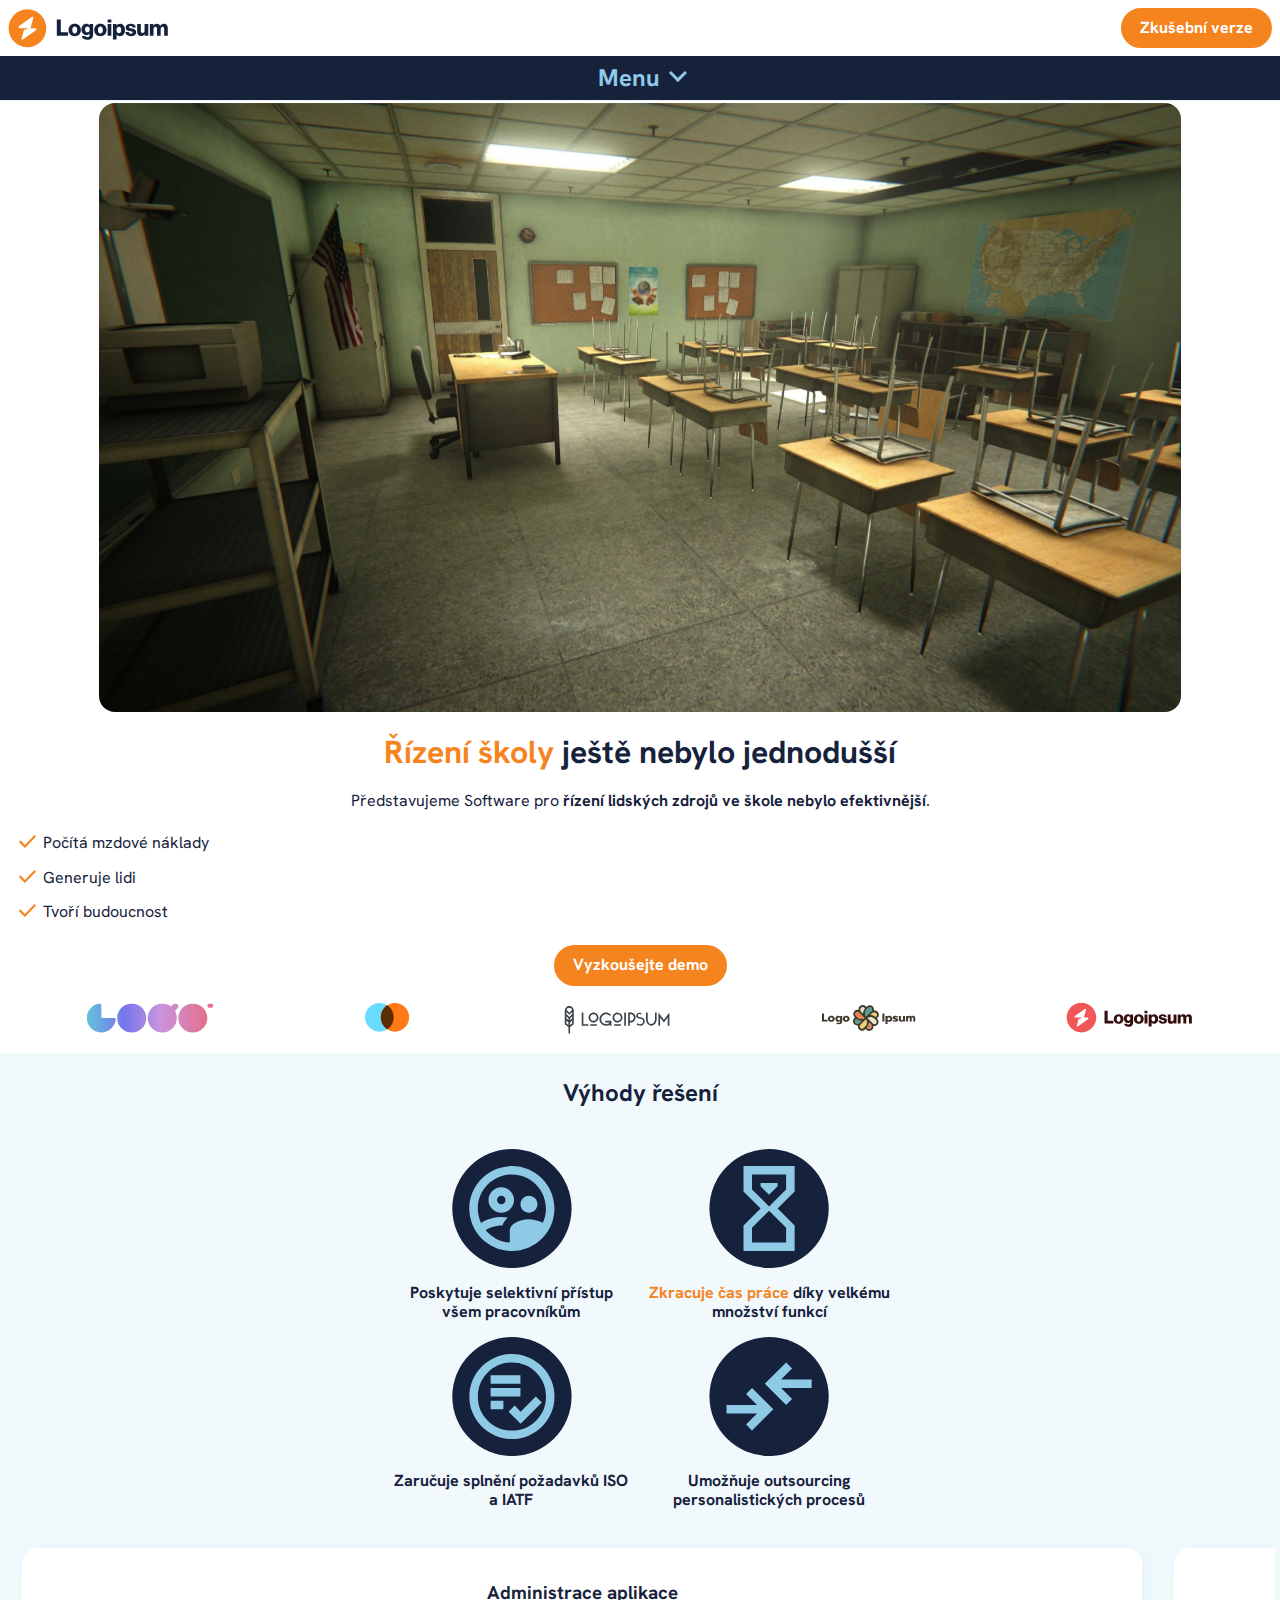
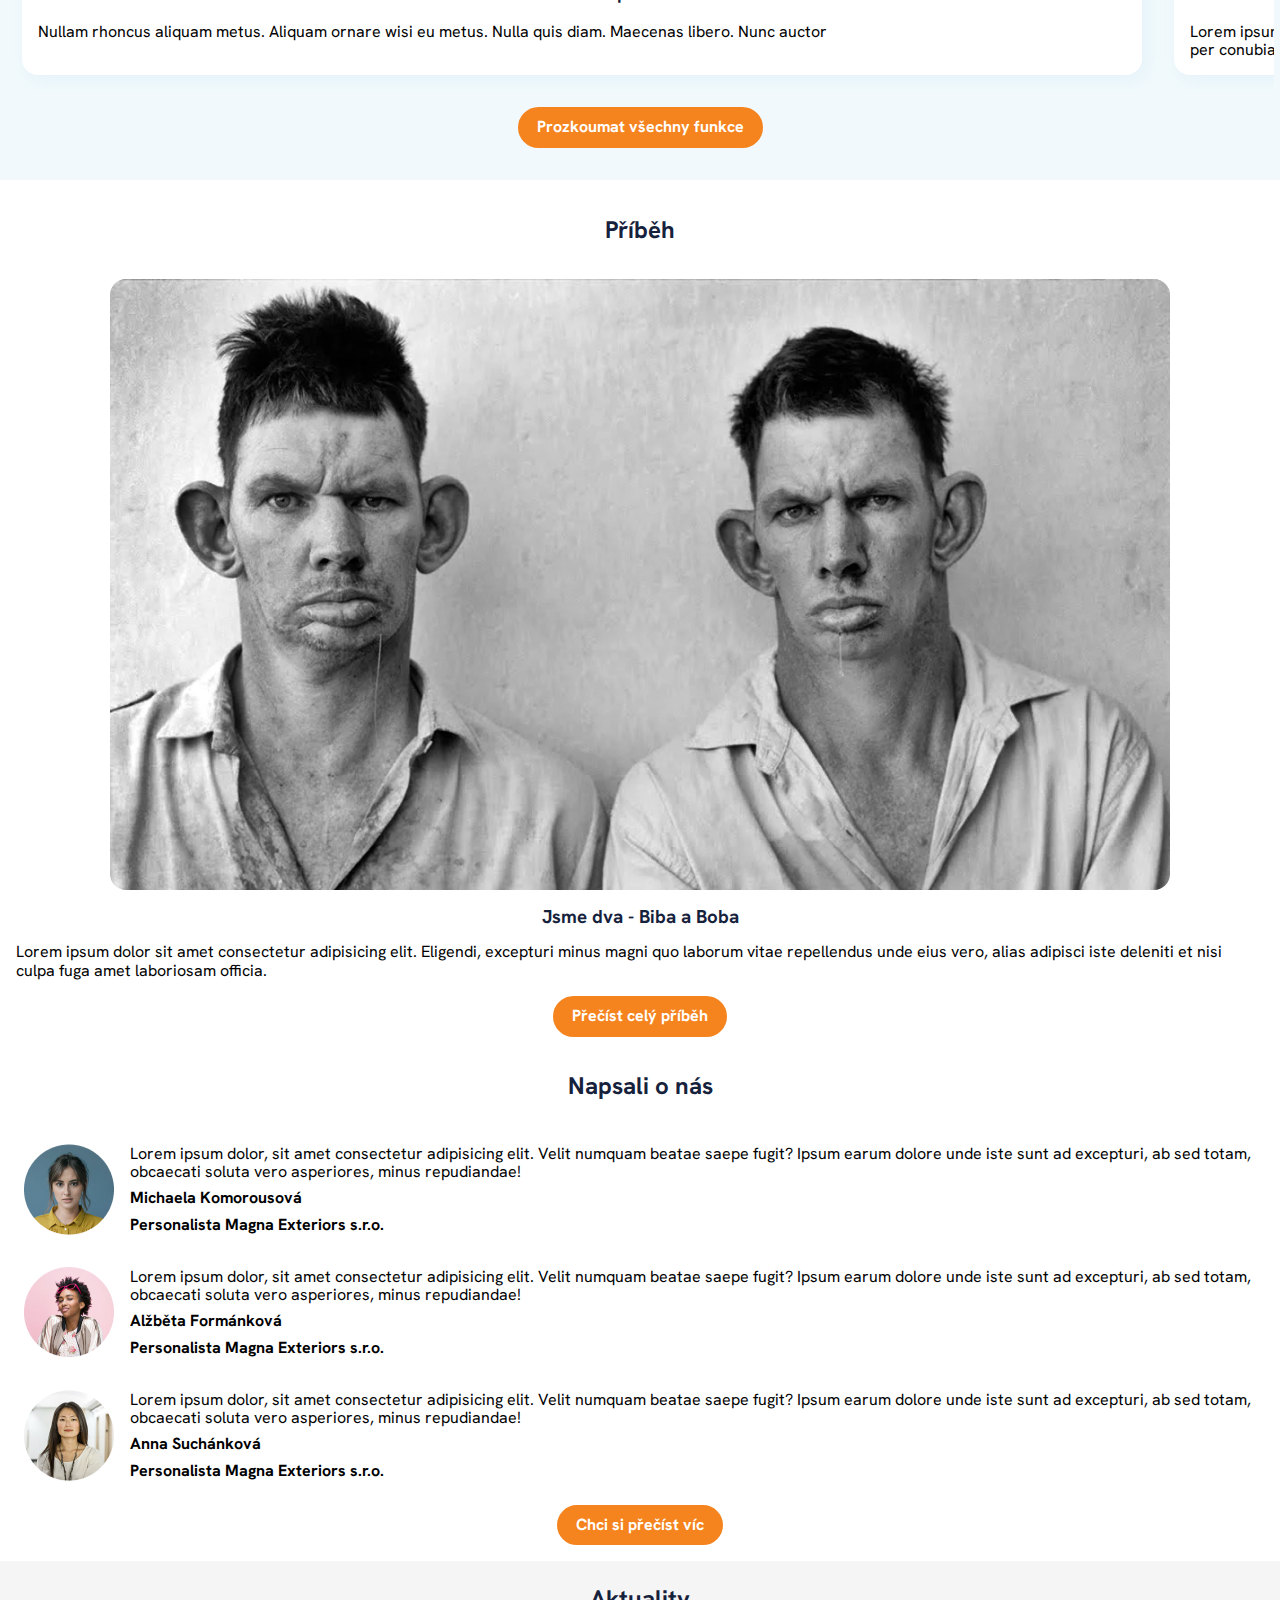
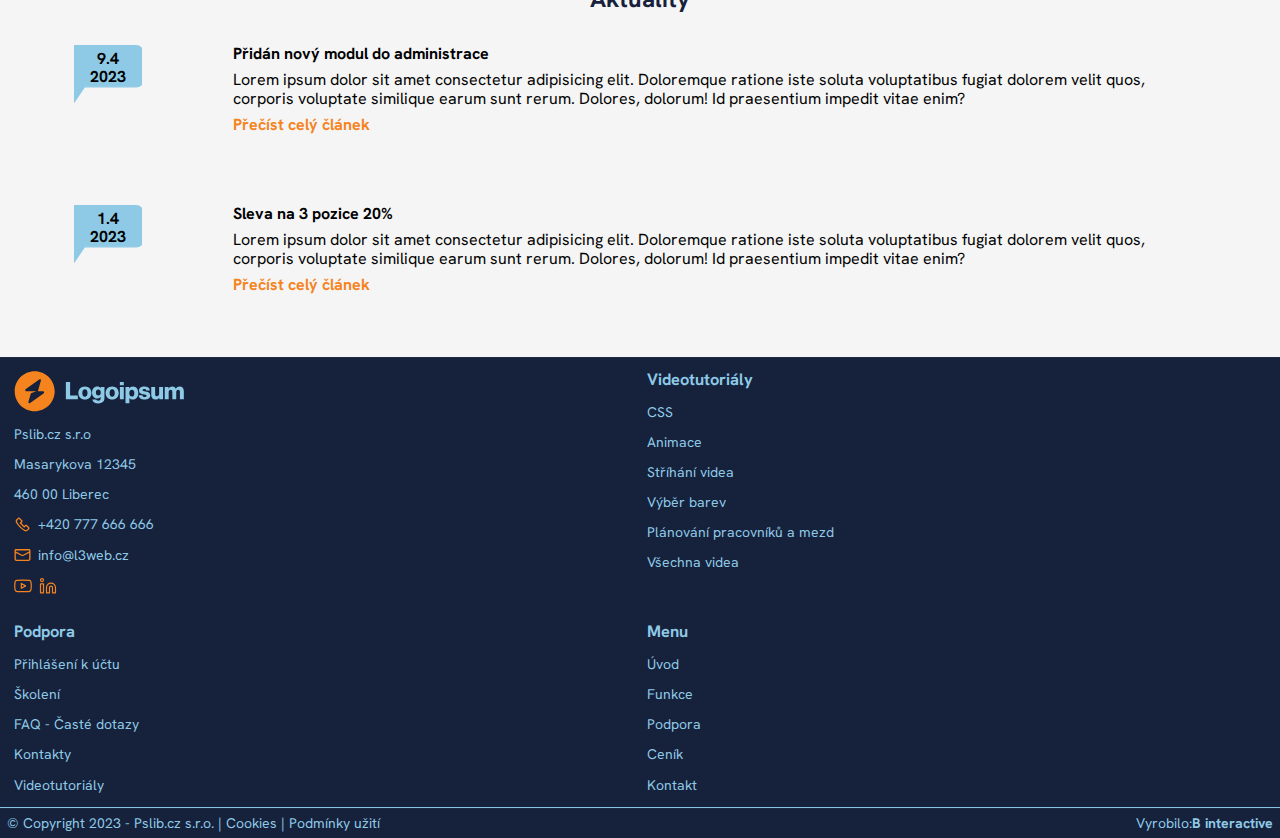
==== commit db29ecff: "16:28" ====
--- a/index.html
+++ b/index.html
@@ -30,11 +30,11 @@
             </div>
         </div>
         <div class="menunavigation">
-            <a href="https://www.youtube.com/watch?v=dQw4w9WgXcQ&ab_channel=RickAstley">Úvod</a>
+            <a href="#">Úvod</a>
             <a href="funkce.html">Funkce</a>
-            <a href="https://www.youtube.com/watch?v=dQw4w9WgXcQ&ab_channel=RickAstley">Podpora</a>
-            <a href="https://www.youtube.com/watch?v=dQw4w9WgXcQ&ab_channel=RickAstley">Ceník</a>
-            <a href="https://www.youtube.com/watch?v=dQw4w9WgXcQ&ab_channel=RickAstley">Kontakt</a>
+            <a href="https://www.youtube.com/watch?v=xvFZjo5PgG0&ab_channel=Duran">Podpora</a>
+            <a href="https://www.youtube.com/watch?v=xvFZjo5PgG0&ab_channel=Duran">Ceník</a>
+            <a href="kontakt.html">Kontakt</a>
         </div>
     </nav>
     <main class="main">
@@ -199,7 +199,7 @@
                     <a href="funkce.html">Funkce</a>
                     <a href="#">Podpora</a>
                     <a href="#">Ceník</a>
-                    <a href="#">Kontakt</a>
+                    <a href="kontakt.html">Kontakt</a>
                 </div>
             </div>
             <div class="footer__footer">
--- a/CSS/styles.css
+++ b/CSS/styles.css
@@ -86,7 +86,7 @@
     z-index: 5;
     width: 100%;
     padding: .5em;
-    background-color: black;
+    background-color: var(--darkblue);
     justify-content: center;
     align-items: center;
     gap: .5em;
@@ -129,7 +129,6 @@
     align-items: center;
     padding: 0;
     margin: 0;
-    border-top: solid .1em black;
     transition: .5s;
     z-index: -1;
     transform: translateY(-100%);
@@ -140,13 +139,14 @@
     width: 100%;
     text-align: center;
     background-color: var(--lightblue);
-    border-bottom: solid .1em black;
+    border-bottom: solid .1em var(--darkblue);
     padding: .75em;
     font-weight: bold;
+    color: var(--darkblue);
 }
 
 .navigation > div > a:visited {
-    color: inherit;
+    color: var(--darkblue);
 }
 
 .navigation > .headernav > .iconheadermenu > .active__rectangle1menu {
@@ -163,7 +163,7 @@
 }
 
 .main {
-    transform: translateY(-13.7em);
+    transform: translateY(-216.953px);
     transition: .5s;
 }
 
@@ -425,7 +425,8 @@
 }
 
 .main > .footer > .gridfooter > .block h3 {
-    margin: 0 0 1em 0;
+    margin: 0;
+    text-align: left;
 }
 
 .main > .footer > .gridfooter > .block > a > .mainlogofooter {
@@ -436,7 +437,7 @@
     display: block;
 }
 
-.main > .footer > .gridfooter > .block > .linefooterkontakt {
+.linefooterkontakt {
     display: flex;
     flex-direction: row;
     gap: .5em;
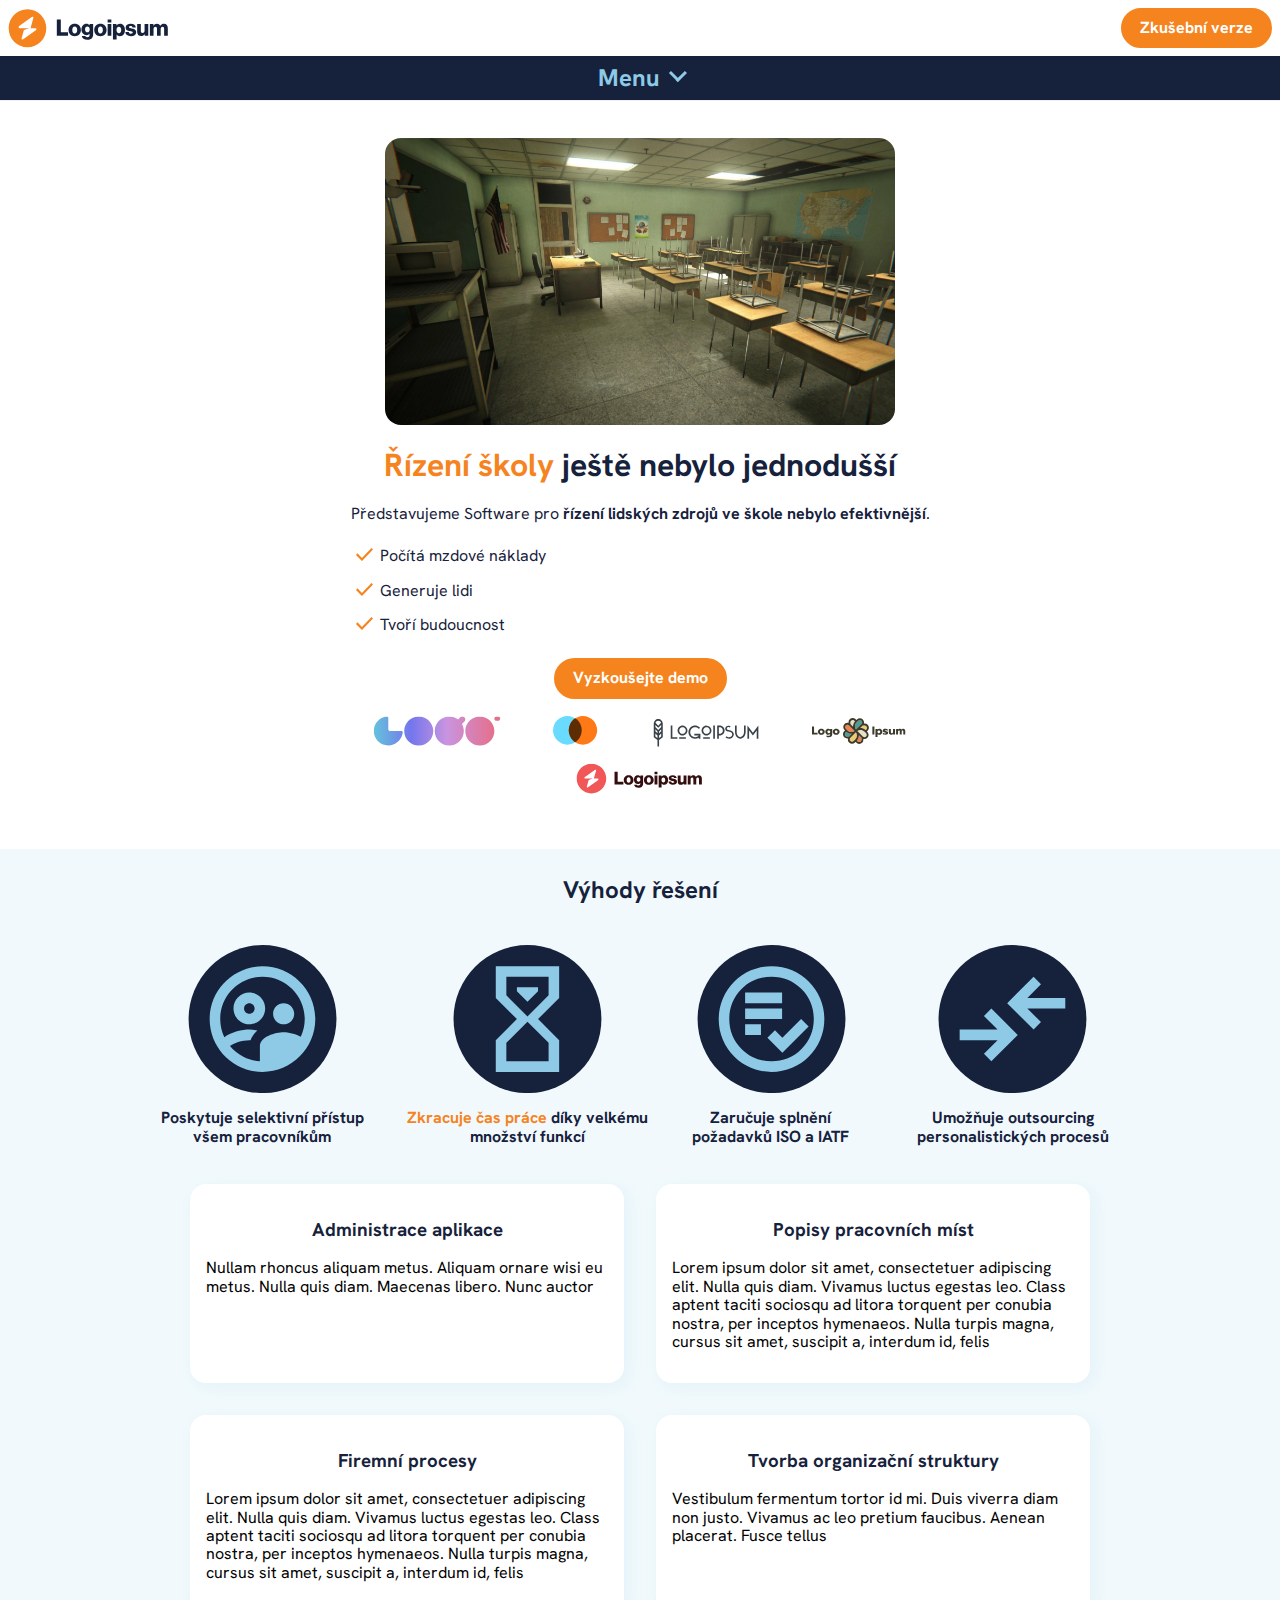
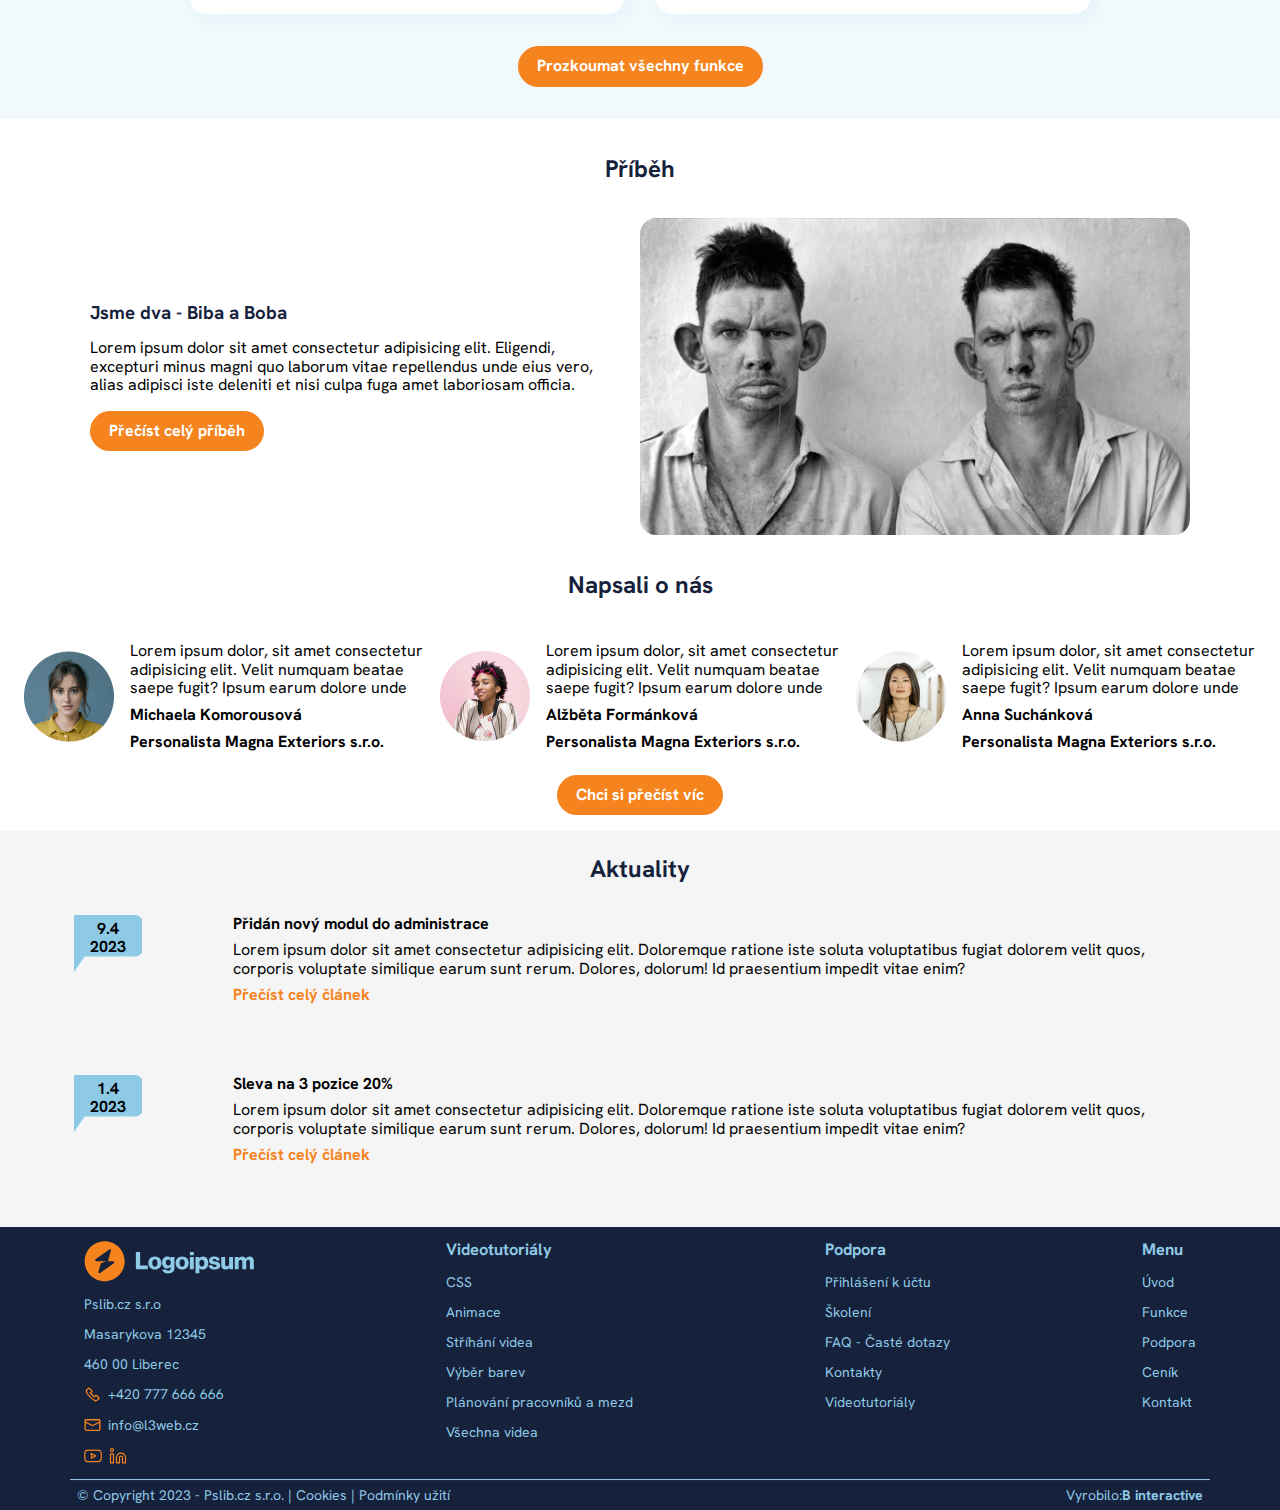
==== commit 59c470f2: "15:31" ====
--- a/index.html
+++ b/index.html
@@ -100,33 +100,39 @@
         </article>
         <section>
             <h2>Příběh</h2>
-            <img src="./Images/Biba_i_boba.jpg" alt="Biba i boba (creators)">
-            <h3>Jsme dva - Biba a Boba</h3>
-            <p>Lorem ipsum dolor sit amet consectetur adipisicing elit. Eligendi, excepturi minus magni quo laborum vitae repellendus unde eius vero, alias adipisci iste deleniti et nisi culpa fuga amet laboriosam officia.</p>
-            <a href="#" class="button">Přečíst celý příběh</a>
+            <div class="pribeh">
+                <img src="./Images/Biba_i_boba.jpg" alt="Biba i boba (creators)">
+                <div class="pribeh__content">
+                    <h3>Jsme dva - Biba a Boba</h3>
+                    <p>Lorem ipsum dolor sit amet consectetur adipisicing elit. Eligendi, excepturi minus magni quo laborum vitae repellendus unde eius vero, alias adipisci iste deleniti et nisi culpa fuga amet laboriosam officia.</p>
+                    <a href="#" class="button">Přečíst celý příběh</a>
+                </div>
+            </div>
             <h2>Napsali o nás</h2>
             <div class="comments">
-                <img src="./Images/Portrait1.jpg" alt="Portrait1">
-                <div class="comments__flex">
-                    <p>Lorem ipsum dolor, sit amet consectetur adipisicing elit. Velit numquam beatae saepe fugit? Ipsum earum dolore unde iste sunt ad excepturi, ab sed totam, obcaecati soluta vero asperiores, minus repudiandae!</p>
-                    <p class="texthightlight">Michaela Komorousová</p>
-                    <p class="texthightlight">Personalista Magna Exteriors s.r.o.</p>
-                </div>
-            </div>
-            <div class="comments">
-                <img src="./Images/Portrait2.jpg" alt="Portrait2">
-                <div class="comments__flex">
-                    <p>Lorem ipsum dolor, sit amet consectetur adipisicing elit. Velit numquam beatae saepe fugit? Ipsum earum dolore unde iste sunt ad excepturi, ab sed totam, obcaecati soluta vero asperiores, minus repudiandae!</p>
-                    <p class="texthightlight">Alžběta Formánková</p>
-                    <p class="texthightlight">Personalista Magna Exteriors s.r.o.</p>
-                </div>
-            </div>
-            <div class="comments">
-                <img src="./Images/Portrait3.jpg" alt="Portrait3">
-                <div class="comments__flex">
-                    <p>Lorem ipsum dolor, sit amet consectetur adipisicing elit. Velit numquam beatae saepe fugit? Ipsum earum dolore unde iste sunt ad excepturi, ab sed totam, obcaecati soluta vero asperiores, minus repudiandae!</p>
-                    <p class="texthightlight">Anna Suchánková</p>
-                    <p class="texthightlight">Personalista Magna Exteriors s.r.o.</p>
+                <div class="comments__item">
+                    <img src="./Images/Portrait1.jpg" alt="Portrait1">
+                    <div class="comments__item--flex">
+                        <p>Lorem ipsum dolor, sit amet consectetur adipisicing elit. Velit numquam beatae saepe fugit? Ipsum earum dolore unde iste sunt ad excepturi, ab sed totam, obcaecati soluta vero asperiores, minus repudiandae!</p>
+                        <p class="texthightlight">Michaela Komorousová</p>
+                        <p class="texthightlight">Personalista Magna Exteriors s.r.o.</p>
+                    </div>
+                </div>
+                <div class="comments__item">
+                    <img src="./Images/Portrait2.jpg" alt="Portrait2">
+                    <div class="comments__item--flex">
+                        <p>Lorem ipsum dolor, sit amet consectetur adipisicing elit. Velit numquam beatae saepe fugit? Ipsum earum dolore unde iste sunt ad excepturi, ab sed totam, obcaecati soluta vero asperiores, minus repudiandae!</p>
+                        <p class="texthightlight">Alžběta Formánková</p>
+                        <p class="texthightlight">Personalista Magna Exteriors s.r.o.</p>
+                    </div>
+                </div>
+                <div class="comments__item">
+                    <img src="./Images/Portrait3.jpg" alt="Portrait3">
+                    <div class="comments__item--flex">
+                        <p>Lorem ipsum dolor, sit amet consectetur adipisicing elit. Velit numquam beatae saepe fugit? Ipsum earum dolore unde iste sunt ad excepturi, ab sed totam, obcaecati soluta vero asperiores, minus repudiandae!</p>
+                        <p class="texthightlight">Anna Suchánková</p>
+                        <p class="texthightlight">Personalista Magna Exteriors s.r.o.</p>
+                    </div>
                 </div>
             </div>
             <a href="#" class="button">Chci si přečíst víc</a>
@@ -157,56 +163,58 @@
             </div>
         </div>
         <footer class="footer">
-            <div class="gridfooter">
-                <div class="block">
-                    <a href="#"><img src="./Images/Logo__footer.svg" alt="Logo" class="mainlogofooter"></a>
-                    <p>Pslib.cz s.r.o</p>
-                    <p>Masarykova 12345</p>
-                    <p>460 00 Liberec</p>
-                    <a href="#" class="linefooterkontakt">
-                        <img src="./Images/telephone.svg" alt="Telephone">
-                        <p>+420 777 666 666</p>
-                    </a>
-                    <a href="#" class="linefooterkontakt">
-                        <img src="./Images/mail.svg" alt="Mail">
-                        <p>info@l3web.cz</p>
-                    </a>
-                    <div class="linefooterkontakt">
-                        <a href="#"><img src="./Images/youtube.svg" alt="Youtube"></a>
-                        <a href="#"><img src="./Images/linkedin.svg" alt="LinkedIn"></a>
-                    </div>
-                </div>
-                <div class="block">
-                    <h3>Videotutoriály</h3>
-                    <a href="#">CSS</a>
-                    <a href="#">Animace</a>
-                    <a href="#">Stříhání videa</a>
-                    <a href="#">Výběr barev</a>
-                    <a href="#">Plánování pracovníků a mezd</a>
-                    <a href="#">Všechna videa</a>
-                </div>
-                <div class="block">
-                    <h3>Podpora</h3>
-                    <a href="#">Přihlášení k účtu</a>
-                    <a href="#">Školení</a>
-                    <a href="#">FAQ - Časté dotazy</a>
-                    <a href="#">Kontakty</a>
-                    <a href="#">Videotutoriály</a>
-                </div>
-                <div class="block">
-                    <h3>Menu</h3>
-                    <a href="#">Úvod</a>
-                    <a href="funkce.html">Funkce</a>
-                    <a href="#">Podpora</a>
-                    <a href="#">Ceník</a>
-                    <a href="kontakt.html">Kontakt</a>
-                </div>
-            </div>
-            <div class="footer__footer">
-                <p>© Copyright 2023 - Pslib.cz s.r.o.   |   <a href="#">Cookies</a>    |   <a href="#">Podmínky užití</a></p>
-                <div>
-                    <p>Vyrobilo:</p>
-                    <p class="texthightlight"> B interactive</p>
+            <div class="footer-main">
+                <div class="gridfooter">
+                    <div class="block">
+                        <a href="#"><img src="./Images/Logo__footer.svg" alt="Logo" class="mainlogofooter"></a>
+                        <p>Pslib.cz s.r.o</p>
+                        <p>Masarykova 12345</p>
+                        <p>460 00 Liberec</p>
+                        <a href="#" class="linefooterkontakt">
+                            <img src="./Images/telephone.svg" alt="Telephone">
+                            <p>+420 777 666 666</p>
+                        </a>
+                        <a href="#" class="linefooterkontakt">
+                            <img src="./Images/mail.svg" alt="Mail">
+                            <p>info@l3web.cz</p>
+                        </a>
+                        <div class="linefooterkontakt">
+                            <a href="#"><img src="./Images/youtube.svg" alt="Youtube"></a>
+                            <a href="#"><img src="./Images/linkedin.svg" alt="LinkedIn"></a>
+                        </div>
+                    </div>
+                    <div class="block">
+                        <h3>Videotutoriály</h3>
+                        <a href="#">CSS</a>
+                        <a href="#">Animace</a>
+                        <a href="#">Stříhání videa</a>
+                        <a href="#">Výběr barev</a>
+                        <a href="#">Plánování pracovníků a mezd</a>
+                        <a href="#">Všechna videa</a>
+                    </div>
+                    <div class="block">
+                        <h3>Podpora</h3>
+                        <a href="#">Přihlášení k účtu</a>
+                        <a href="#">Školení</a>
+                        <a href="#">FAQ - Časté dotazy</a>
+                        <a href="#">Kontakty</a>
+                        <a href="#">Videotutoriály</a>
+                    </div>
+                    <div class="block">
+                        <h3>Menu</h3>
+                        <a href="#">Úvod</a>
+                        <a href="funkce.html">Funkce</a>
+                        <a href="#">Podpora</a>
+                        <a href="#">Ceník</a>
+                        <a href="kontakt.html">Kontakt</a>
+                    </div>
+                </div>
+                <div class="footer__footer">
+                    <p>© Copyright 2023 - Pslib.cz s.r.o.   |   <a href="#">Cookies</a>    |   <a href="#">Podmínky užití</a></p>
+                    <div>
+                        <p>Vyrobilo:</p>
+                        <p class="texthightlight"> B interactive</p>
+                    </div>
                 </div>
             </div>
         </footer>
--- a/CSS/styles.css
+++ b/CSS/styles.css
@@ -174,7 +174,9 @@
 .main > header {
     display: flex;
     flex-direction: column;
-    padding: .2em;
+    padding: 3vw;
+    max-width: 600px;
+    margin: 0 auto;
 }
 
 .main > header > img {
@@ -297,7 +299,7 @@
 .main > article > .article_2 > div {
     background-color: white;
     border-radius: 1em;
-    padding: 1em;
+    padding: 1em 1em 2em 1em;
     width: 85vw;
     flex-shrink: 0;
     box-shadow: .3em .3em 1em var(--lightbluetransparent);
@@ -314,17 +316,29 @@
     gap: 1em;
 }
 
-.main > section > h3 {
-    margin: 0 1em;
-}
-
-.main > section > img {
+.main > section > .pribeh {
+    display: flex;
+    flex-direction: column;
+    gap: 1em;
+}
+
+.main > section > .pribeh > .pribeh__content {
+    display: flex;
+    flex-direction: column;
+    gap: 1em;
+}
+
+.main > section > .pribeh > .pribeh__content > h3 {
+    margin: 0;
+}
+
+.main > section > .pribeh > img {
     width: 85%;
     margin: 0 auto;
     border-radius: 1em;
 }
 
-.main > section > .comments {
+.main > section > .comments > .comments__item{
     display: flex;
     flex-direction: row;
     gap: 1em;
@@ -332,13 +346,13 @@
     align-items: center;
 }
 
-.main > section > .comments > .comments__flex {
+.main > section > .comments > .comments__item > .comments__item--flex {
     display: flex;
     flex-direction: column;
     gap: .5em;
 }
 
-.main > section > .comments > .comments__flex > p {
+.main > section > .comments > .comments__item > .comments__item--flex > p {
     max-height: 3.5em;
     overflow: hidden;
 }
@@ -404,7 +418,12 @@
     color: var(--lightblue);
 }
 
-.main > .footer > .gridfooter {
+.main > .footer > .footer-main {
+    display: flex;
+    flex-direction: column;
+}
+
+.main > .footer > .footer-main > .gridfooter {
     display: grid;
     grid-template-columns: repeat(2, 1fr);
     padding: 1em;
@@ -413,27 +432,27 @@
     border-bottom: solid var(--lightblue) .01em;
 }
 
-.main > .footer > .gridfooter > .block {
-    display: flex;
-    flex-direction: column;
-    gap: 1em;
-}
-
-.main > .footer > .gridfooter > .block a {
+.main > .footer > .footer-main > .gridfooter > .block {
+    display: flex;
+    flex-direction: column;
+    gap: 1em;
+}
+
+.main > .footer > .footer-main > .gridfooter > .block a {
     color: var(--lightblue);
     width: fit-content;
 }
 
-.main > .footer > .gridfooter > .block h3 {
+.main > .footer > .footer-main > .gridfooter > .block h3 {
     margin: 0;
     text-align: left;
 }
 
-.main > .footer > .gridfooter > .block > a > .mainlogofooter {
+.main > .footer > .footer-main > .gridfooter > .block > a > .mainlogofooter {
     width: 100%;
 }
 
-.main > .footer > .gridfooter > .block img {
+.main > .footer > .footer-main > .gridfooter > .block img {
     display: block;
 }
 
@@ -443,7 +462,7 @@
     gap: .5em;
 }
 
-.main > .footer > .footer__footer {
+.main > .footer > .footer-main > .footer__footer {
     display: flex;
     flex-direction: row;
     justify-content: space-between;
@@ -451,11 +470,11 @@
     gap: 2.5em;
 }
 
-.main > .footer > .footer__footer a {
+.main > .footer > .footer-main > .footer__footer a {
     color: var(--lightblue);
 }
 
-.main > .footer > .footer__footer > div {
+.main > .footer > .footer-main > .footer__footer > div {
     display: flex;
     flex-direction: row;
     flex-wrap: wrap;
@@ -471,4 +490,70 @@
     .navigation > .headernav > .iconheadermenu > .rectangle2menu {
         top: .1em;
     }
+}
+
+@media only screen and (min-width: 600px) {
+
+    .main > .footer {
+        display: flex;
+        flex-direction: column;
+    }
+
+    .main > .footer > .footer-main {
+        padding: 0 5em;
+    }
+
+    .main > .footer > .footer-main > .gridfooter {
+        display: flex;
+        padding: 1em;
+        gap: 3em;
+        border-bottom: solid var(--lightblue) 0.01em;
+        justify-content: space-between;
+    }
+
+    .main > article > .article_2 {
+        display: grid;
+        grid-template-columns: repeat(2, 1fr);
+        overflow-x: hidden;
+        max-width: 900px;
+        margin: 0 auto;
+    }
+
+    .main > article > .article_2 > div {
+        width: auto;
+    }
+
+    .main > section > .pribeh {
+        flex-direction: row-reverse;
+        align-items: center;
+        max-width: 1100px;
+        margin: 0 auto;
+    }
+
+    .main > section > .pribeh > img {
+        width: 50%;
+    }
+
+    .main > section > .pribeh > .pribeh__content > h3 {
+        text-align: left;
+    }
+
+    .main > section > .pribeh > .pribeh__content > a {
+        margin: 0 auto 0 0;
+    }
+}
+
+@media only screen and (min-width: 768px) {
+    .main > section > .comments {
+        display: flex;
+    }
+
+    .main > article > .article_1 {
+        display: flex;
+        max-width: 1000px;
+    }
+
+    .main > article > .article_1 > figure > img {
+        width: 150px;
+    }
 }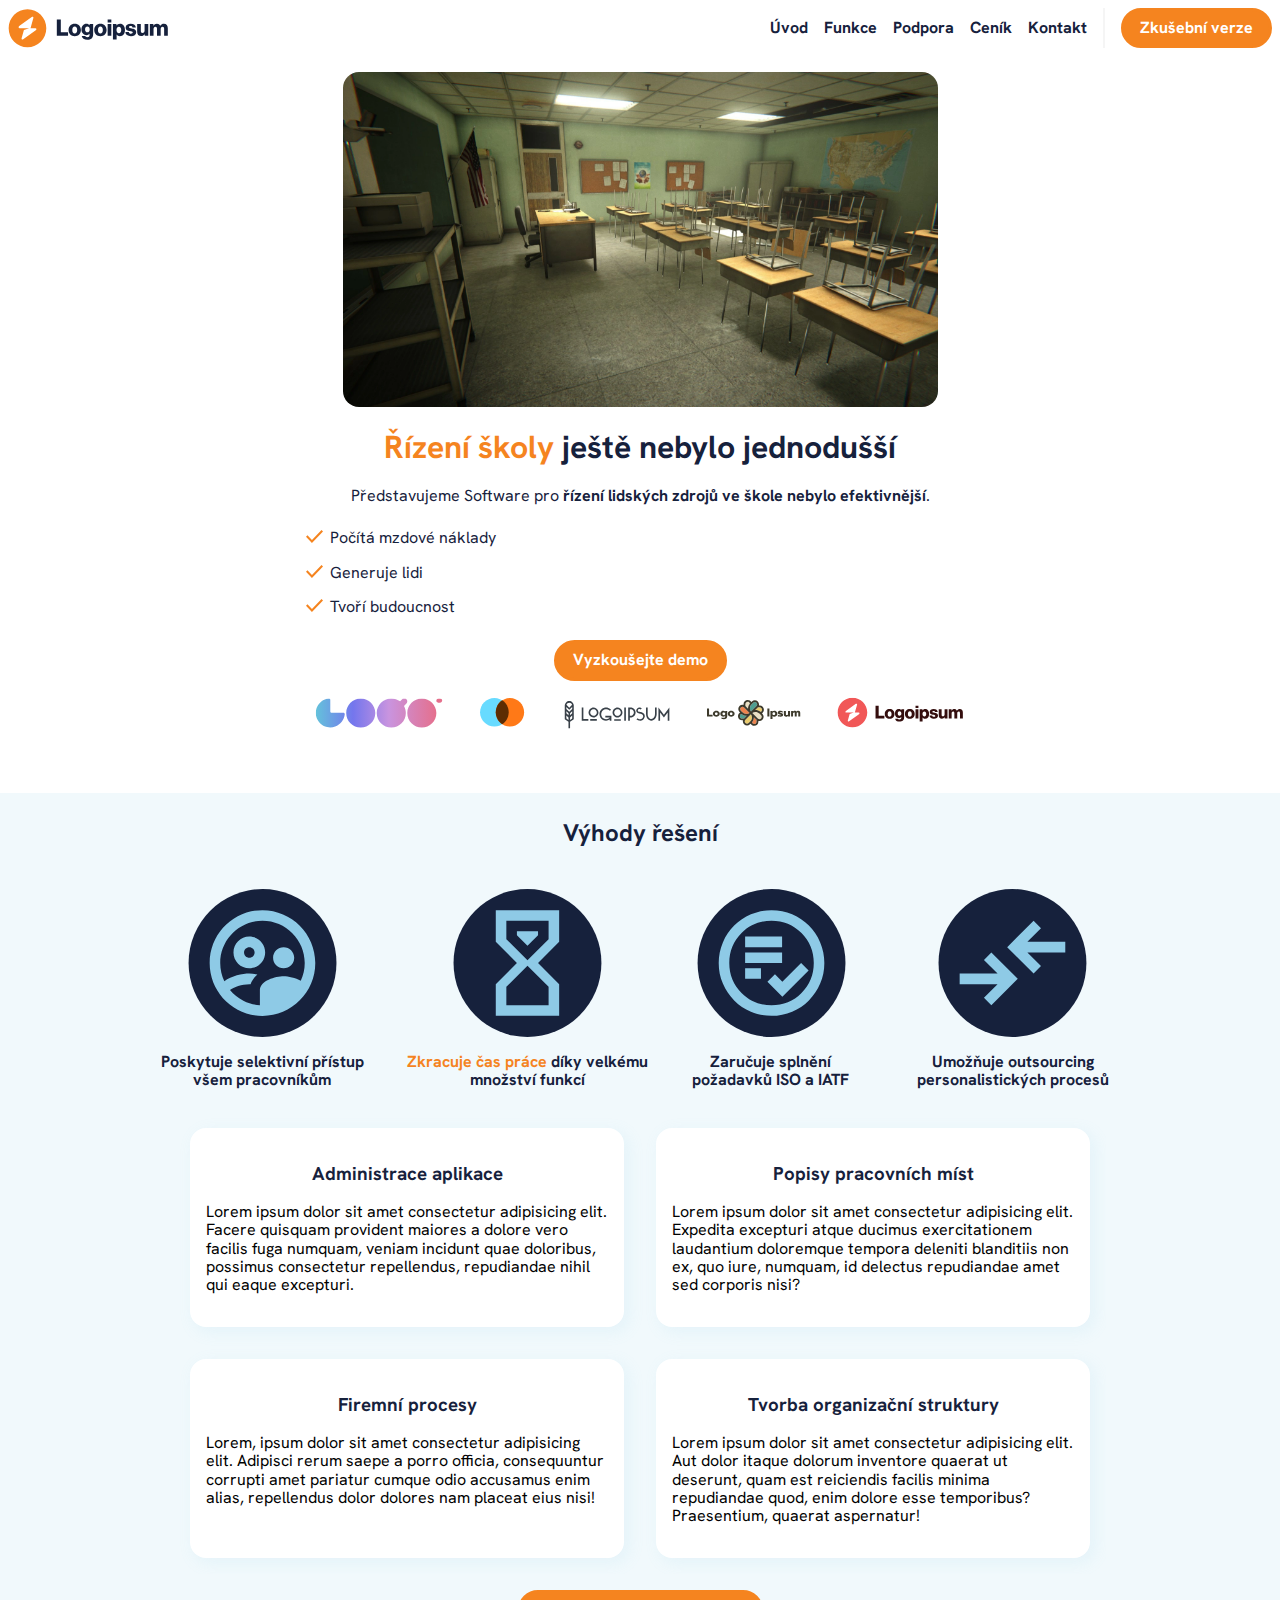
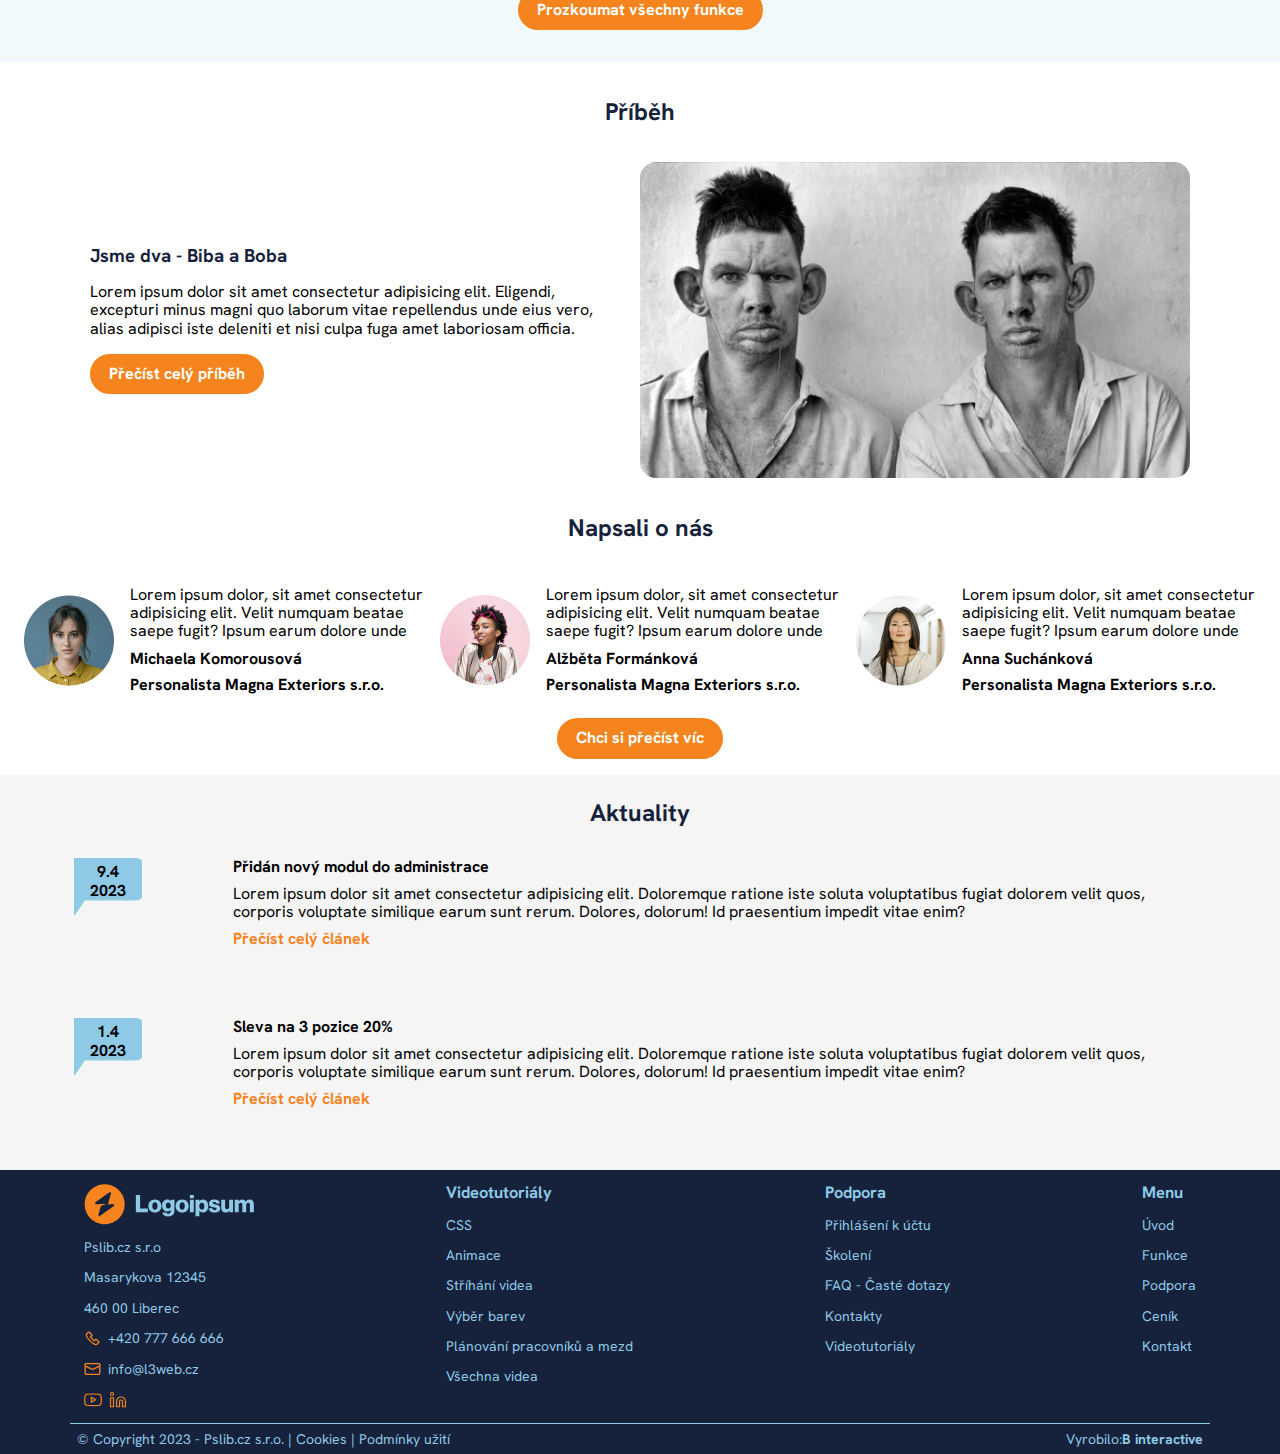
==== commit 7a32e6bb: "19:49" ====
--- a/index.html
+++ b/index.html
@@ -1,5 +1,5 @@
 <!DOCTYPE html>
-<html lang="la">
+<html lang="cs">
 <head>
     <meta charset="UTF-8">
     <meta http-equiv="X-UA-Compatible" content="IE=edge">
@@ -17,11 +17,31 @@
         <a href="#">
             <img src="./Images/Logo5.svg" alt="Logo logoipsum" class="logo__image">
         </a>
-        <a href="#" class="button button--header">
-            <p>Zkušební verze</p>
-        </a>
+        <div class="desktopvisible">
+            <div class="navdesktop">
+                <a href="#">Úvod
+                    <div class="rectangeunderline"></div>
+                </a>
+                <a href="funkce.html">Funkce
+                    <div class="rectangeunderline"></div>
+                </a>
+                <a href="#">Podpora
+                    <div class="rectangeunderline"></div>
+                </a>
+                <a href="#">Ceník
+                    <div class="rectangeunderline"></div>
+                </a>
+                <a href="kontakt.html">Kontakt
+                    <div class="rectangeunderline"></div>
+                </a>
+                <div class="rectangenav"></div>
+            </div>
+            <a href="#" class="button">
+                <p>Zkušební verze</p>
+            </a>
+        </div>
     </header>
-    <nav class="navigation">
+    <div class="navigation">
         <div class="headernav showMenu">
             <h2>Menu</h2>
             <div class="iconheadermenu">
@@ -36,20 +56,22 @@
             <a href="https://www.youtube.com/watch?v=xvFZjo5PgG0&ab_channel=Duran">Ceník</a>
             <a href="kontakt.html">Kontakt</a>
         </div>
-    </nav>
+    </div>
     <main class="main">
         <header>
-            <img src="./Images/School.jpg" alt="School">
-            <h1><span class="texthightlightcolor">Řízení školy</span> ještě nebylo jednodušší</h1>
-            <p>Představujeme Software pro <span class="texthightlight">řízení lidských zdrojů ve škole nebylo efektivnější</span>.</p>
-            <ul class="draft">
-                <li>Počítá mzdové náklady</li>
-                <li>Generuje lidi</li>
-                <li>Tvoří budoucnost</li>
-            </ul>
-            <a href="#" class="button">
-                Vyzkoušejte demo
-            </a>
+            <div class="header__content">
+                <img src="./Images/School.jpg" alt="School">
+                <h1><span class="texthightlightcolor">Řízení školy</span> ještě nebylo jednodušší</h1>
+                <p>Představujeme Software pro <span class="texthightlight">řízení lidských zdrojů ve škole nebylo efektivnější</span>.</p>
+                <ul class="draft">
+                    <li>Počítá mzdové náklady</li>
+                    <li>Generuje lidi</li>
+                    <li>Tvoří budoucnost</li>
+                </ul>
+                <a href="#" class="button">
+                    Vyzkoušejte demo
+                </a>
+            </div>
             <div class="listoflogos">
                 <div class="logo logo1"></div>
                 <div class="logo logo2"></div>
@@ -81,19 +103,19 @@
             <div class="article_2">
                 <div>
                     <h3>Administrace aplikace</h3>
-                    <p>Nullam rhoncus aliquam metus. Aliquam ornare wisi eu metus. Nulla quis diam. Maecenas libero. Nunc auctor</p>
+                    <p>Lorem ipsum dolor sit amet consectetur adipisicing elit. Facere quisquam provident maiores a dolore vero facilis fuga numquam, veniam incidunt quae doloribus, possimus consectetur repellendus, repudiandae nihil qui eaque excepturi.</p>
                 </div>
                 <div>
                     <h3>Popisy pracovních míst</h3>
-                    <p>Lorem ipsum dolor sit amet, consectetuer adipiscing elit. Nulla quis diam. Vivamus luctus egestas leo. Class aptent taciti sociosqu ad litora torquent per conubia nostra, per inceptos hymenaeos. Nulla turpis magna, cursus sit amet, suscipit a, interdum id, felis</p>
+                    <p>Lorem ipsum dolor sit amet consectetur adipisicing elit. Expedita excepturi atque ducimus exercitationem laudantium doloremque tempora deleniti blanditiis non ex, quo iure, numquam, id delectus repudiandae amet sed corporis nisi?</p>
                 </div>
                 <div>
                     <h3>Firemní procesy</h3>
-                    <p>Lorem ipsum dolor sit amet, consectetuer adipiscing elit. Nulla quis diam. Vivamus luctus egestas leo. Class aptent taciti sociosqu ad litora torquent per conubia nostra, per inceptos hymenaeos. Nulla turpis magna, cursus sit amet, suscipit a, interdum id, felis</p>
+                    <p>Lorem, ipsum dolor sit amet consectetur adipisicing elit. Adipisci rerum saepe a porro officia, consequuntur corrupti amet pariatur cumque odio accusamus enim alias, repellendus dolor dolores nam placeat eius nisi!</p>
                 </div>
                 <div>
                     <h3>Tvorba organizační struktury</h3>
-                    <p>Vestibulum fermentum tortor id mi. Duis viverra diam non justo. Vivamus ac leo pretium faucibus. Aenean placerat. Fusce tellus</p>
+                    <p>Lorem ipsum dolor sit amet consectetur adipisicing elit. Aut dolor itaque dolorum inventore quaerat ut deserunt, quam est reiciendis facilis minima repudiandae quod, enim dolore esse temporibus? Praesentium, quaerat aspernatur!</p>
                 </div>
             </div>
             <a href="#" class="button">Prozkoumat všechny funkce</a>
--- a/CSS/styles.css
+++ b/CSS/styles.css
@@ -32,6 +32,47 @@
     align-items: center;
     background-color: white;
     flex-wrap: wrap;
+    max-width: 1300px;
+    margin: 0 auto;
+}
+
+.header--flex > .desktopvisible {
+    display: flex;
+    gap: 1em;
+}
+
+.header--flex > .desktopvisible > .navdesktop {
+    display: flex;
+    align-items: center;
+    gap: 1em;
+}
+
+.header--flex > .desktopvisible > .navdesktop > a {
+    color: var(--darkblue);
+    font-weight: bold;
+    transition: .5s;
+    position: relative;
+}
+
+.header--flex > .desktopvisible > .navdesktop > a > .rectangeunderline {
+    left: 50%;
+    top: 20px;
+    position: absolute;
+    width: 0%;
+    height: 2px;
+    background-color: var(--orange);
+    transition: .5s;
+}
+
+.header--flex > .desktopvisible > .navdesktop > a:hover > .rectangeunderline {
+    width: 100%;
+    left: 0;
+}
+
+.header--flex > .desktopvisible > .navdesktop > .rectangenav {
+    width: 2px;
+    background-color: var(--grey);
+    height: 100%;
 }
 
 .header--flex > a > .logo__image {
@@ -51,10 +92,6 @@
     margin: 0 auto;
 }
 
-.button--header {
-    margin: 0;
-}
-
 .button:hover {
     background-color: white;
     color: var(--orange);
@@ -174,19 +211,25 @@
 .main > header {
     display: flex;
     flex-direction: column;
-    padding: 3vw;
-    max-width: 600px;
+    padding: 3em;
+    padding-top: 1em;
+    max-width: 700px;
     margin: 0 auto;
 }
 
-.main > header > img {
+.main > header > .header__content {
+    display: flex;
+    flex-direction: column;
+}
+
+.main > header > .header__content > img {
     box-sizing: border-box;
     width: 85%;
     border-radius: 1em;
     margin: 0 auto;
 }
 
-.main > header > p {
+.main > header > .header__content > p {
     text-align: center;
     color: var(--darkblue);
 }
@@ -199,11 +242,11 @@
     font-weight: bold;
 }
 
-.main > header > .draft {
-    color: var(--darkblue);
-}
-
-.main > header > .draft > li {
+.main > header > .header__content > .draft {
+    color: var(--darkblue);
+}
+
+.main > header > .header__content > .draft > li {
     list-style-image: url(../Images/Vector.svg);
     padding: .5em 0;
 }
@@ -556,4 +599,22 @@
     .main > article > .article_1 > figure > img {
         width: 150px;
     }
+
+    .navigation {
+        display: none;
+    }
+
+    .main {
+        transform: translate(0);
+    }
+}
+
+@media only screen and (max-width: 767px) {
+    .header--flex > .desktopvisible > .navdesktop{
+        display: none;
+    }
+}
+
+@media only screen and (min-width: 1281px) {
+
 }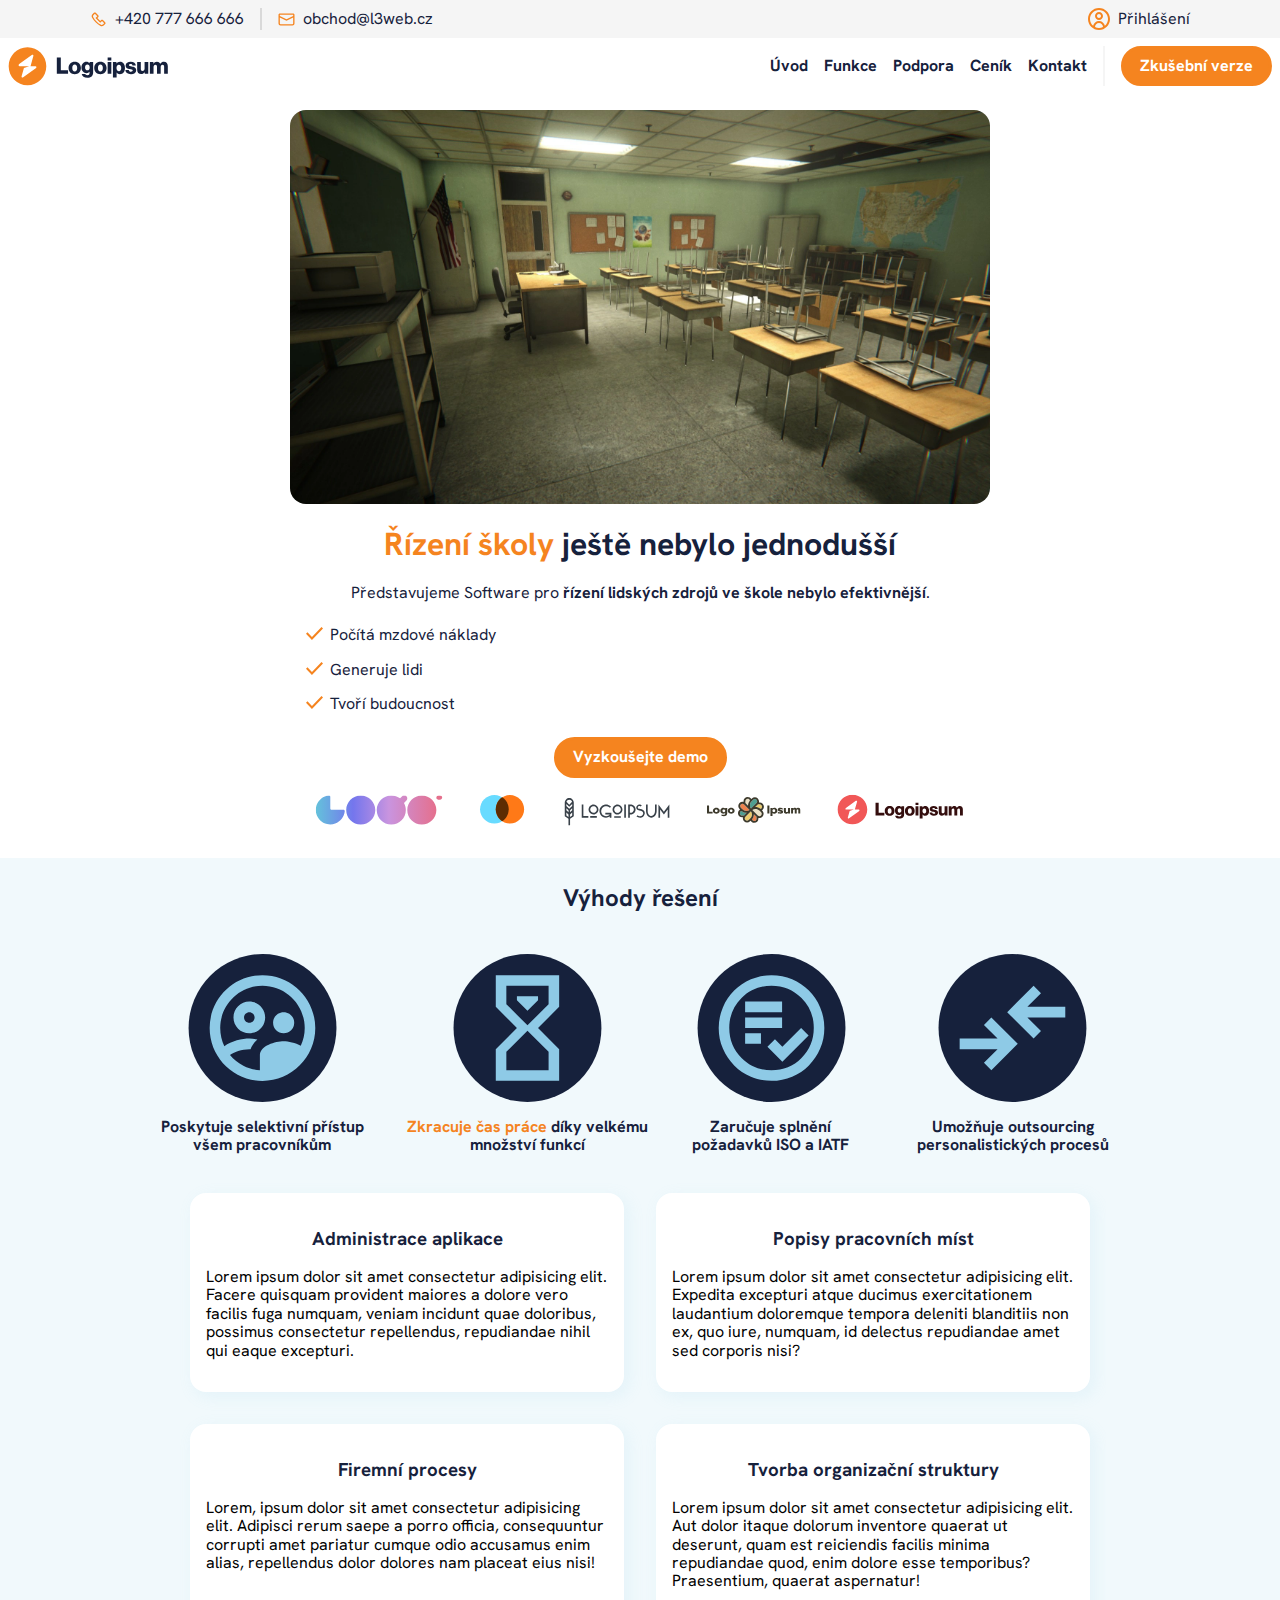
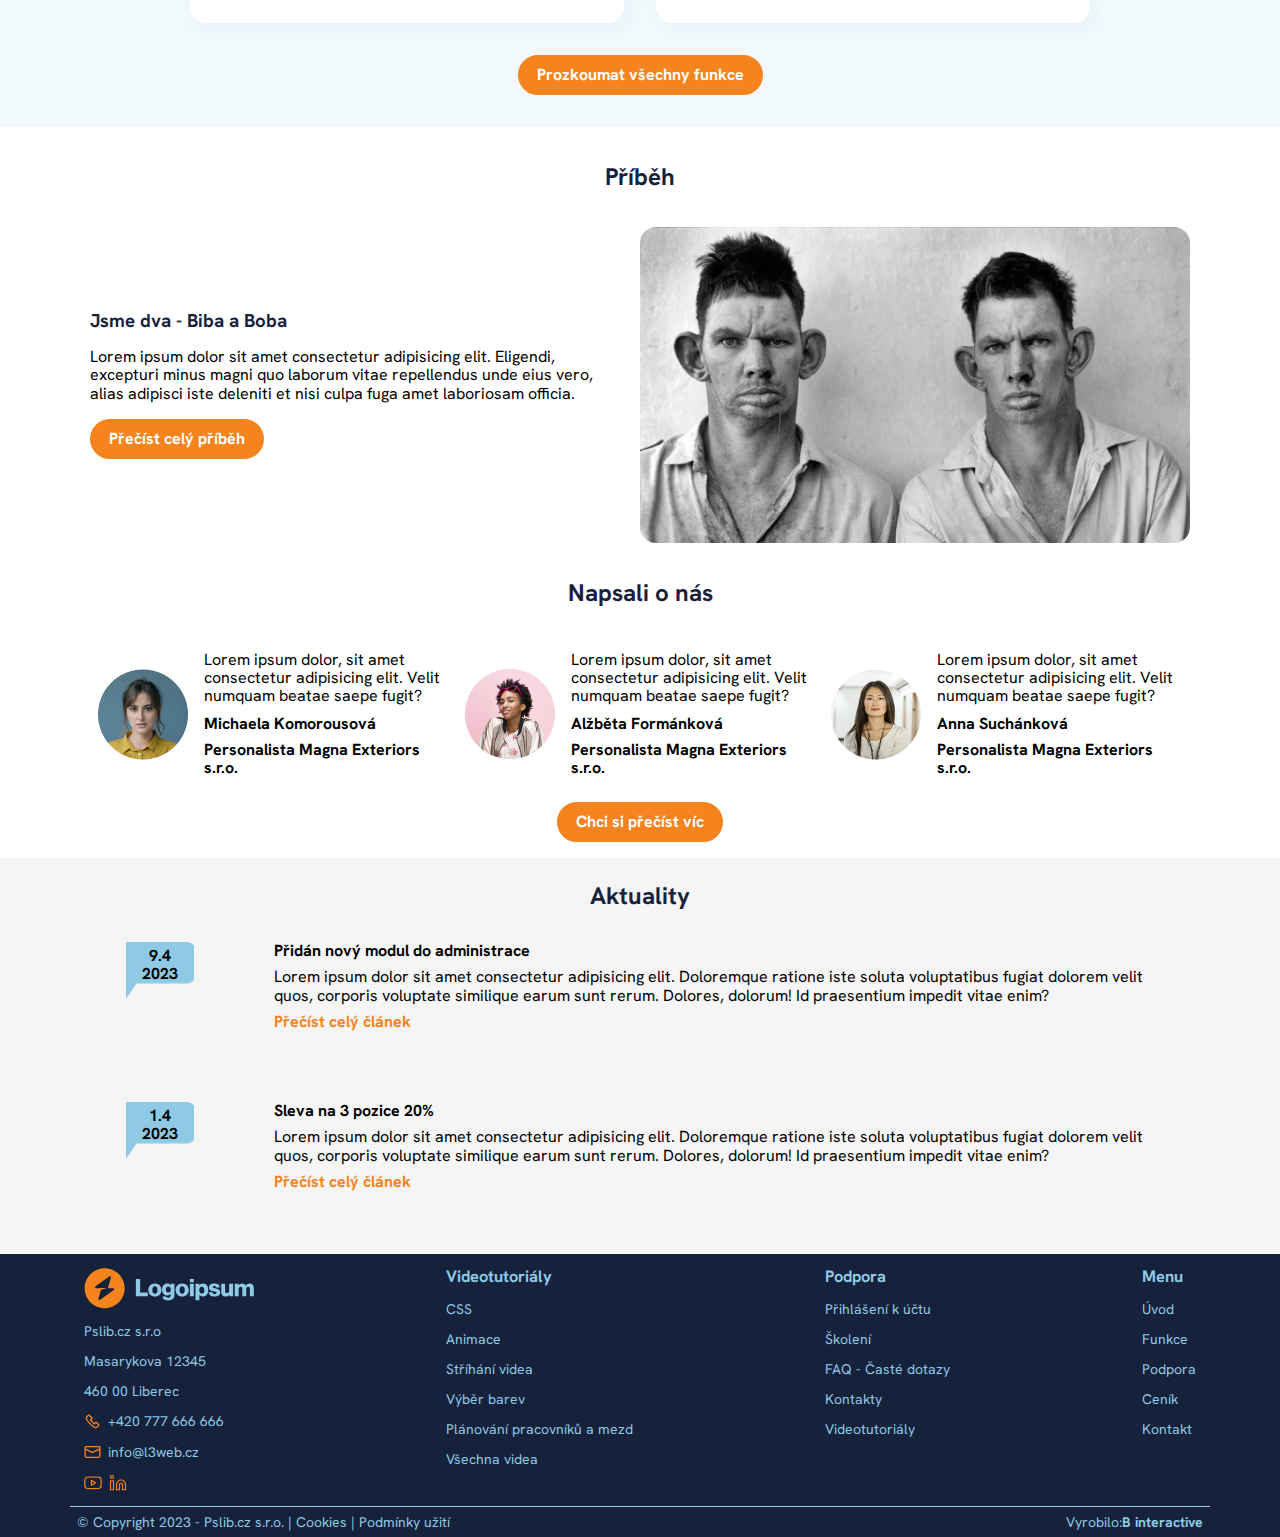
==== commit 4db35bea: "11:03" ====
--- a/index.html
+++ b/index.html
@@ -13,6 +13,16 @@
     <title>Logoipsum</title>
 </head>
 <body>
+    <div class="headerfordesktop">
+        <div class="headerfordesktop__content">
+            <div class="headerfordesktop__content--mobileandmail">
+                <a href="tel:+420777666666" class="linefooterkontakt"><img src="./Images/telephone.svg" alt="mobile"></img>+420 777 666 666</a>
+                <div class="headerfordesktop__content--mobileandmail--rectangle"></div>
+                <a href="mailto:obchod@l3web.cz" class="linefooterkontakt"><img src="./Images/mail.svg" alt="mail">obchod@l3web.cz</img></a>
+            </div>
+            <a href="#"><img src="./Images/LogIn.svg" alt="Login">Přihlášení</a>
+        </div>
+    </div>
     <header class="header--flex">
         <a href="#">
             <img src="./Images/Logo5.svg" alt="Logo logoipsum" class="logo__image">
@@ -61,16 +71,18 @@
         <header>
             <div class="header__content">
                 <img src="./Images/School.jpg" alt="School">
-                <h1><span class="texthightlightcolor">Řízení školy</span> ještě nebylo jednodušší</h1>
-                <p>Představujeme Software pro <span class="texthightlight">řízení lidských zdrojů ve škole nebylo efektivnější</span>.</p>
-                <ul class="draft">
-                    <li>Počítá mzdové náklady</li>
-                    <li>Generuje lidi</li>
-                    <li>Tvoří budoucnost</li>
-                </ul>
-                <a href="#" class="button">
-                    Vyzkoušejte demo
-                </a>
+                <div class="header__content--leftdesktop">
+                    <h1><span class="texthightlightcolor">Řízení školy</span> ještě nebylo jednodušší</h1>
+                    <p>Představujeme Software pro <span class="texthightlight">řízení lidských zdrojů ve škole nebylo efektivnější</span>.</p>
+                    <ul class="draft">
+                        <li>Počítá mzdové náklady</li>
+                        <li>Generuje lidi</li>
+                        <li>Tvoří budoucnost</li>
+                    </ul>
+                    <a href="#" class="button">
+                        Vyzkoušejte demo
+                    </a>
+                </div>
             </div>
             <div class="listoflogos">
                 <div class="logo logo1"></div>
--- a/CSS/styles.css
+++ b/CSS/styles.css
@@ -21,6 +21,42 @@
 h1, h2, h3 {
     text-align: center;
     color: var(--darkblue);
+}
+
+.headerfordesktop {
+    background-color: var(--grey);
+    display: flex;
+}
+
+.headerfordesktop > .headerfordesktop__content {
+    display: flex;
+    width: 1100px;
+    margin: 0 auto;
+    justify-content: space-between;
+    padding: .5em;
+}
+
+.headerfordesktop > .headerfordesktop__content > .headerfordesktop__content--mobileandmail {
+    display: flex;
+    gap: 1em;
+}
+
+.headerfordesktop > .headerfordesktop__content > .headerfordesktop__content--mobileandmail > .headerfordesktop__content--mobileandmail--rectangle {
+    width: 2px;
+    background-color: #D9D9D9;
+    height: 100%;
+}
+
+.headerfordesktop > .headerfordesktop__content a {
+    color: var(--darkblue);
+    display: flex;
+    white-space: nowrap;
+    align-items: center;
+    gap: .5em;
+}
+
+.headerfordesktop > .headerfordesktop__content a:hover {
+    color: var(--orange);
 }
 
 .header--flex {
@@ -211,8 +247,7 @@
 .main > header {
     display: flex;
     flex-direction: column;
-    padding: 3em;
-    padding-top: 1em;
+    padding: 1em;
     max-width: 700px;
     margin: 0 auto;
 }
@@ -224,12 +259,12 @@
 
 .main > header > .header__content > img {
     box-sizing: border-box;
-    width: 85%;
+    width: 100%;
     border-radius: 1em;
     margin: 0 auto;
 }
 
-.main > header > .header__content > p {
+.main > header > .header__content > .header__content--leftdesktop > p {
     text-align: center;
     color: var(--darkblue);
 }
@@ -242,11 +277,16 @@
     font-weight: bold;
 }
 
-.main > header > .header__content > .draft {
-    color: var(--darkblue);
-}
-
-.main > header > .header__content > .draft > li {
+.main > header > .header__content > .header__content--leftdesktop {
+    display: flex;
+    flex-direction: column;
+}
+
+.main > header > .header__content > .header__content--leftdesktop > .draft {
+    color: var(--darkblue);
+}
+
+.main > header > .header__content > .header__content--leftdesktop > .draft > li {
     list-style-image: url(../Images/Vector.svg);
     padding: .5em 0;
 }
@@ -406,6 +446,7 @@
     display: flex;
     flex-direction: column;
     gap: 2em;
+    align-items: center;
 }
 
 .main > .news > h2 {
@@ -418,6 +459,7 @@
     justify-content: space-around;
     gap: .5em;
     height: 8em;
+    max-width: 1100px;
 }
 
 .main > .news > .news__content > .news__content--date {
@@ -446,6 +488,10 @@
 .main > .news > .news__content > .news__content--text > a {
     width: fit-content;
     white-space: nowrap;
+}
+
+.main > .news > .news__content > .news__content--text > a:hover {
+    color: var(--darkblue);
 }
 
 .main > .footer {
@@ -486,6 +532,10 @@
     width: fit-content;
 }
 
+.main > .footer > .footer-main > .gridfooter > .block a:hover {
+    color: var(--orange);
+}
+
 .main > .footer > .footer-main > .gridfooter > .block h3 {
     margin: 0;
     text-align: left;
@@ -589,6 +639,8 @@
 @media only screen and (min-width: 768px) {
     .main > section > .comments {
         display: flex;
+        max-width: 1100px;
+        margin: 0 auto;
     }
 
     .main > article > .article_1 {
@@ -613,8 +665,37 @@
     .header--flex > .desktopvisible > .navdesktop{
         display: none;
     }
+
+    .headerfordesktop {
+        display: none;
+    }
 }
 
 @media only screen and (min-width: 1281px) {
-
+    .main > header {
+        max-width: 1100px;
+        padding-top: 4em;
+        gap: 3em;
+    }
+
+    .main > header > .header__content {
+        flex-direction: row-reverse;
+        gap: 2em;
+    }
+
+    .main > header > .header__content > img {
+        width: 60%;
+    }
+
+    .main > header > .header__content > .header__content--leftdesktop > h1 {
+        text-align: left;
+    }
+
+    .main > header > .header__content > .header__content--leftdesktop > p {
+        text-align: left;
+    }
+
+    .main > header > .header__content > .header__content--leftdesktop > .button {
+        margin: 0 auto 0 0;
+    }
 }